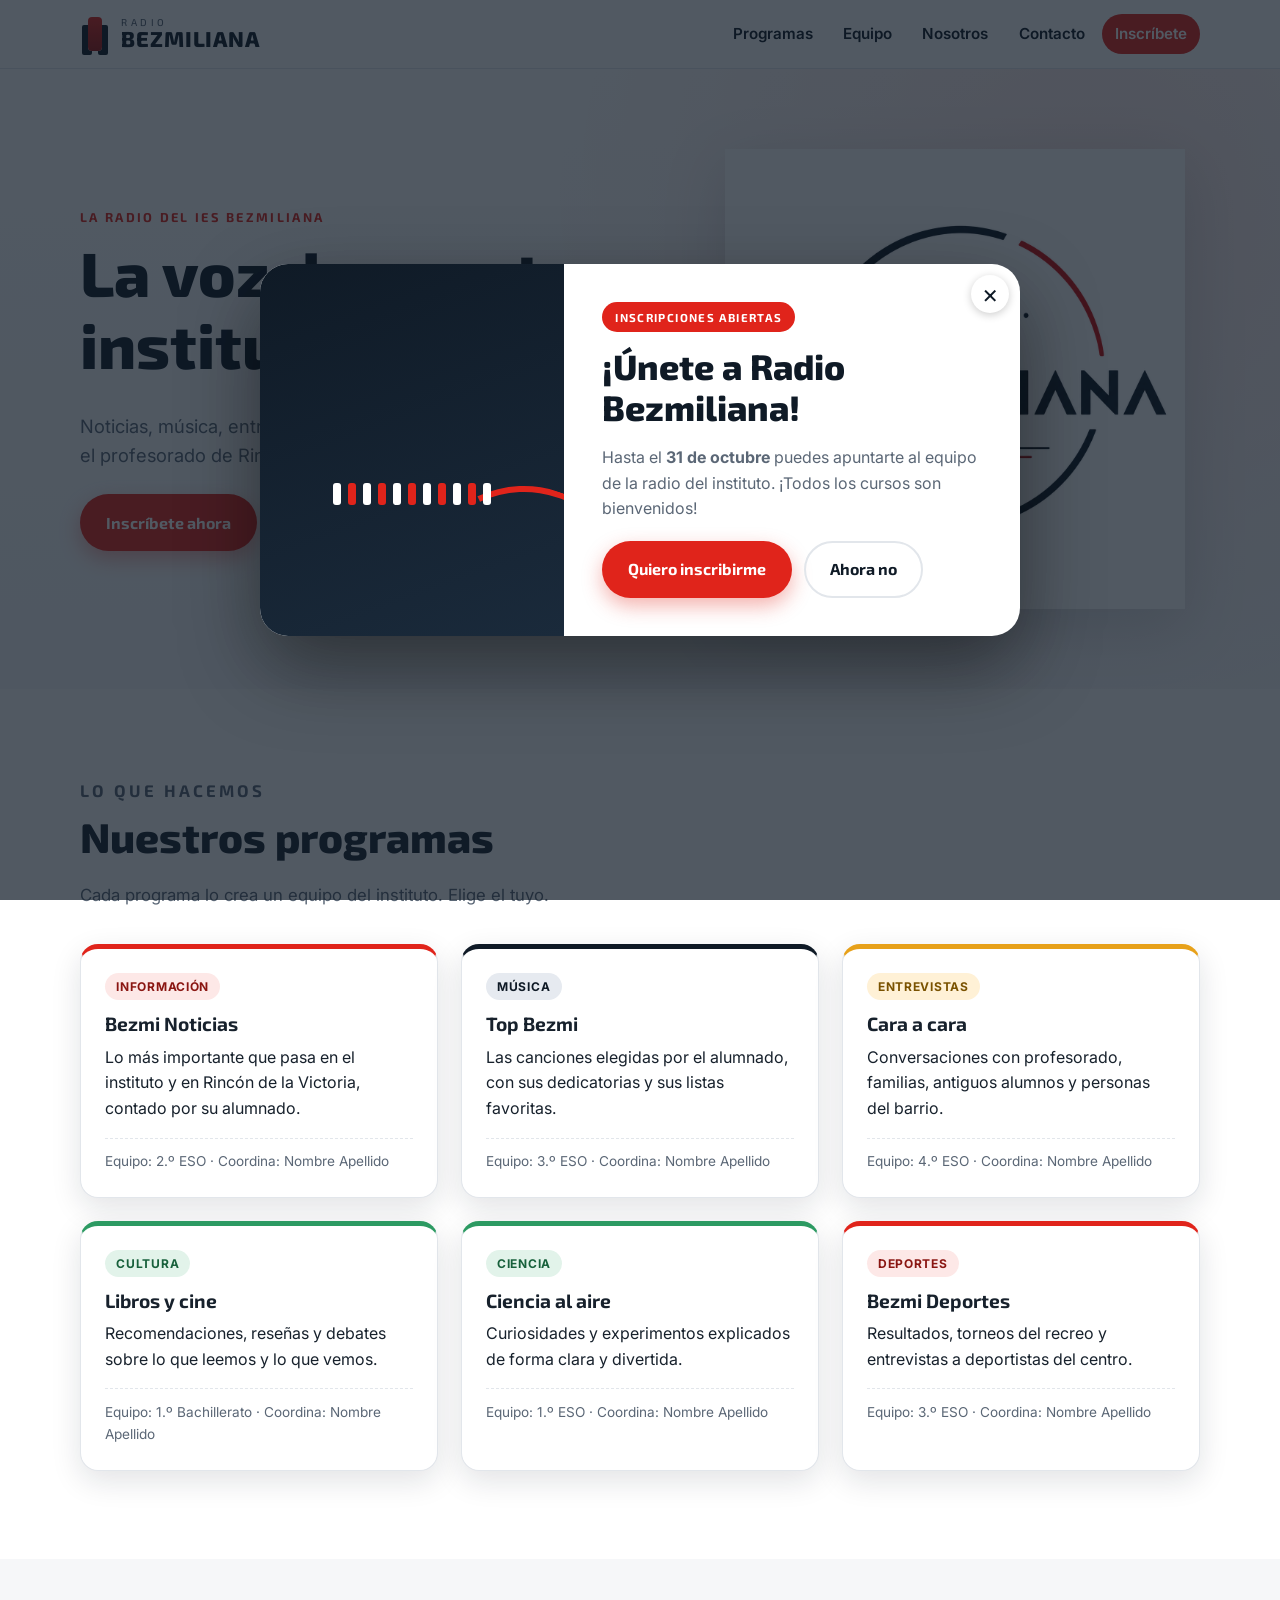
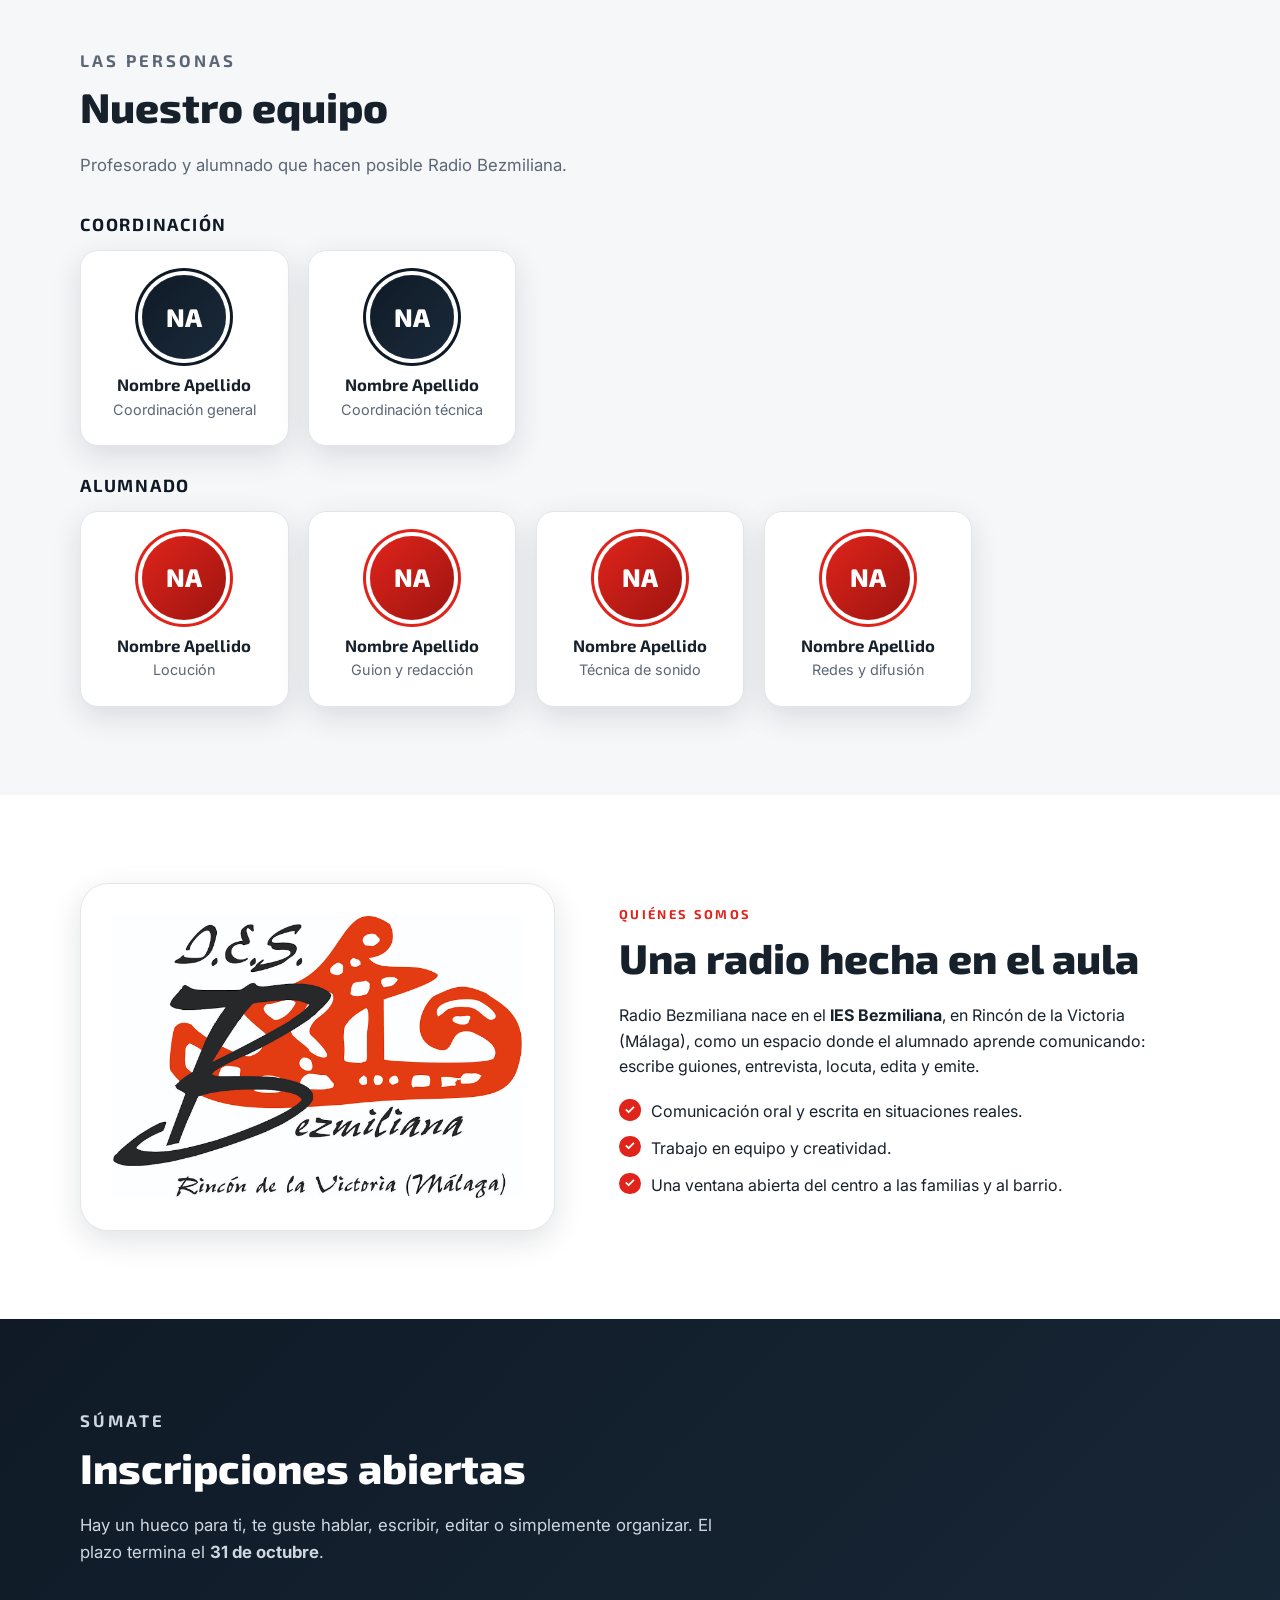
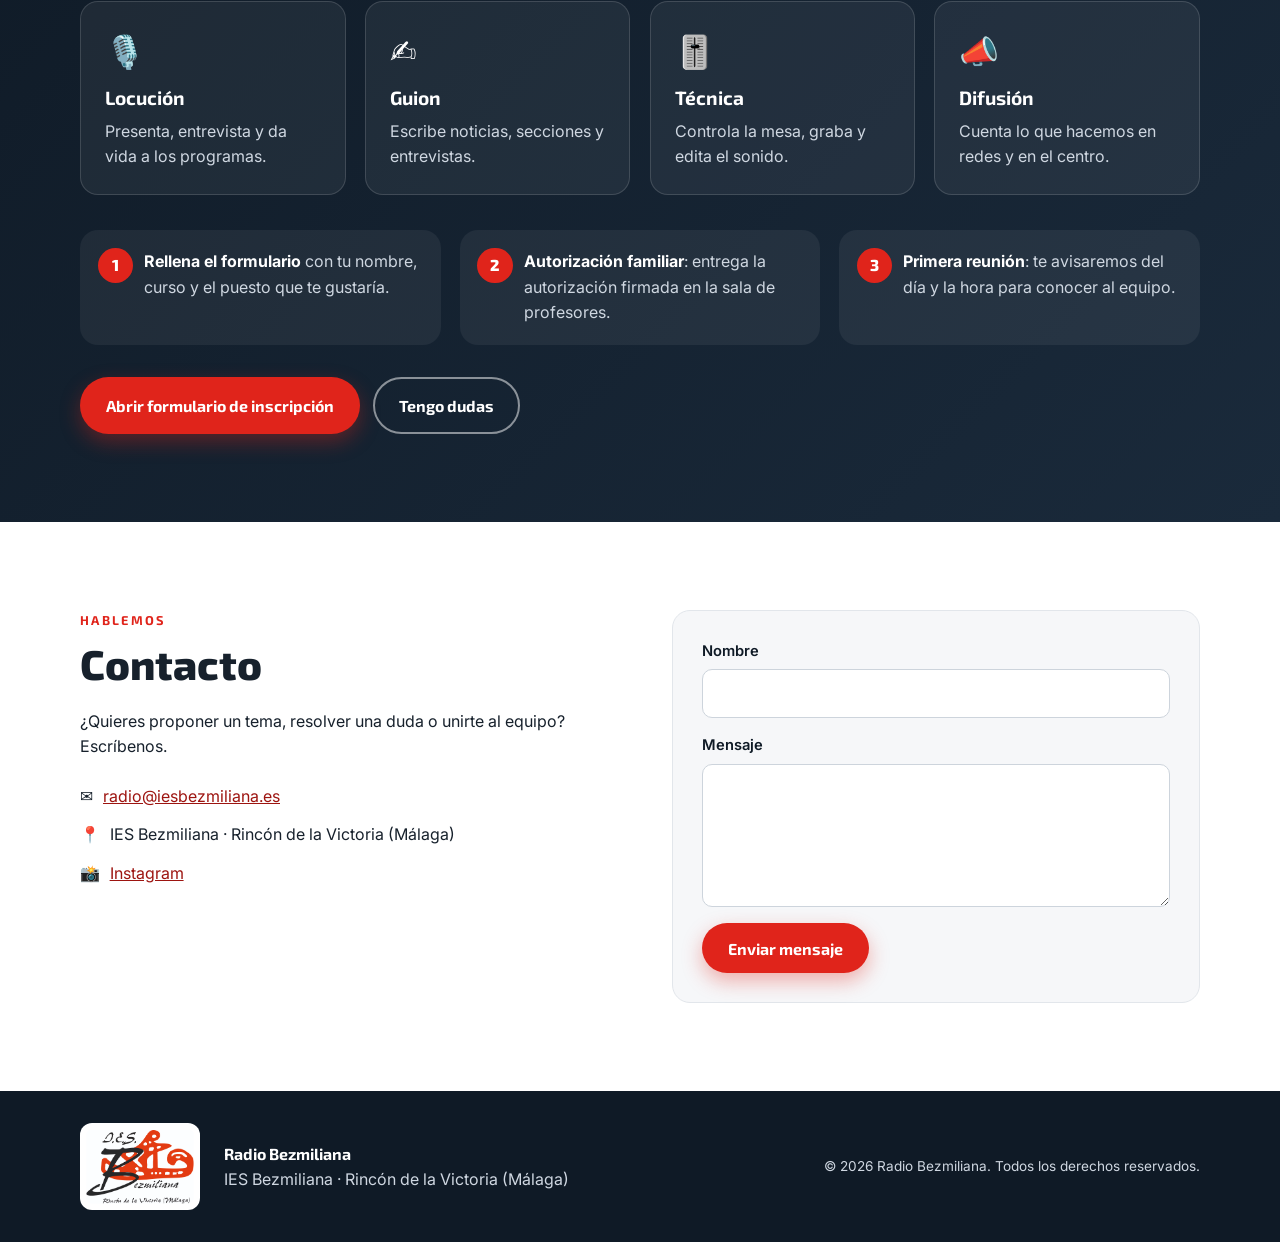
==== index.html @ 31651371 "Web 1.0" ====
<!DOCTYPE html>
<html lang="es">
<head>
  <meta charset="UTF-8">
  <meta name="viewport" content="width=device-width, initial-scale=1">
  <title>Radio Bezmiliana · La radio del IES Bezmiliana</title>
  <meta name="description" content="Radio Bezmiliana, la radio escolar del IES Bezmiliana de Rincón de la Victoria (Málaga). Conoce nuestros programas, nuestro equipo e inscríbete.">
  <meta name="theme-color" content="#0f1a26">
  <meta property="og:title" content="Radio Bezmiliana">
  <meta property="og:description" content="La radio escolar del IES Bezmiliana · Rincón de la Victoria (Málaga) · ¡Inscripciones abiertas!">
  <meta property="og:image" content="logo-radio-bezmiliana.png">
  <meta property="og:type" content="website">
  <link rel="icon" href="logo-radio-bezmiliana.png">
  <link rel="preconnect" href="https://fonts.googleapis.com">
  <link rel="preconnect" href="https://fonts.gstatic.com" crossorigin>
  <link href="https://fonts.googleapis.com/css2?family=Exo+2:wght@500;700;800&family=Inter:wght@400;500;600&display=swap" rel="stylesheet">
  <link rel="stylesheet" href="styles.css">
</head>
<body>
  <!-- BANNER DE INSCRIPCIONES (aparece al entrar). Solo CSS: se oculta al pulsar cualquier enlace a un ancla (#...) -->
  <div class="promo" role="dialog" aria-modal="true" aria-labelledby="promo-title">
    <a class="promo-backdrop" href="#inicio" tabindex="-1" aria-hidden="true"></a>
    <div class="promo-card">
      <a class="promo-x" href="#inicio" aria-label="Cerrar banner">×</a>
      <div class="promo-art" aria-hidden="true">
        <div class="eq"><i></i><i></i><i></i><i></i><i></i><i></i><i></i><i></i><i></i><i></i><i></i></div>
      </div>
      <div class="promo-body">
        <span class="promo-badge">Inscripciones abiertas</span>
        <h2 id="promo-title">¡Únete a Radio Bezmiliana!</h2>
        <!-- EDITAR: fechas y destinatarios reales -->
        <p>Hasta el <strong>31 de octubre</strong> puedes apuntarte al equipo de la radio del instituto. ¡Todos los cursos son bienvenidos!</p>
        <div class="promo-actions">
          <a class="btn btn-primary" href="#inscripciones">Quiero inscribirme</a>
          <a class="btn btn-ghost-light" href="#inicio">Ahora no</a>
        </div>
      </div>
    </div>
  </div>

  <a class="skip" href="#contenido">Saltar al contenido</a>

  <!-- CABECERA -->
  <header class="site-header">
    <div class="wrap header-inner">
      <a class="brand" href="#inicio" aria-label="Radio Bezmiliana, inicio">
        <span class="brand-mark" aria-hidden="true"></span>
        <span class="brand-text"><small>Radio</small>Bezmiliana</span>
      </a>
      <input type="checkbox" id="menu-toggle" class="menu-toggle" aria-label="Abrir menú">
      <label for="menu-toggle" class="menu-button" aria-hidden="true"><span></span></label>
      <nav class="main-nav" aria-label="Principal">
        <a href="#programas">Programas</a>
        <a href="#equipo">Equipo</a>
        <a href="#nosotros">Nosotros</a>
        <a href="#contacto">Contacto</a>
        <a class="nav-cta" href="#inscripciones">Inscríbete</a>
      </nav>
    </div>
  </header>

  <main id="contenido">

    <!-- HERO -->
    <section class="hero" id="inicio">
      <div class="wrap hero-grid">
        <div class="hero-text">
          <p class="eyebrow">La radio del IES Bezmiliana</p>
          <h1>La voz de nuestro instituto, <span>en el aire.</span></h1>
          <p class="lead">Noticias, música, entrevistas y mucho más, hechos por el alumnado y el profesorado de Rincón de la Victoria.</p>
          <div class="hero-actions">
            <a class="btn btn-primary" href="#inscripciones">Inscríbete ahora</a>
            <a class="btn btn-ghost" href="#programas">Conoce los programas</a>
          </div>
        </div>
        <div class="hero-logo">
          <img src="logo-radio-bezmiliana.png" alt="Logotipo de Radio Bezmiliana: micrófono, onda de sonido y círculo rojo y azul" width="1254" height="1254">
        </div>
      </div>
    </section>

    <!-- PROGRAMAS -->
    <section class="section" id="programas">
      <div class="wrap">
        <header class="section-head">
          <p class="eyebrow">Lo que hacemos</p>
          <h2>Nuestros programas</h2>
          <p>Cada programa lo crea un equipo del instituto. Elige el tuyo.</p>
        </header>

        <!-- EDITAR: cambia estos programas por los reales (nombre, descripción, quién lo hace) -->
        <div class="cards">
          <article class="card">
            <span class="tag news">Información</span>
            <h3>Bezmi Noticias</h3>
            <p>Lo más importante que pasa en el instituto y en Rincón de la Victoria, contado por su alumnado.</p>
            <p class="meta">Equipo: 2.º ESO · Coordina: Nombre Apellido</p>
          </article>
          <article class="card">
            <span class="tag music">Música</span>
            <h3>Top Bezmi</h3>
            <p>Las canciones elegidas por el alumnado, con sus dedicatorias y sus listas favoritas.</p>
            <p class="meta">Equipo: 3.º ESO · Coordina: Nombre Apellido</p>
          </article>
          <article class="card">
            <span class="tag talk">Entrevistas</span>
            <h3>Cara a cara</h3>
            <p>Conversaciones con profesorado, familias, antiguos alumnos y personas del barrio.</p>
            <p class="meta">Equipo: 4.º ESO · Coordina: Nombre Apellido</p>
          </article>
          <article class="card">
            <span class="tag culture">Cultura</span>
            <h3>Libros y cine</h3>
            <p>Recomendaciones, reseñas y debates sobre lo que leemos y lo que vemos.</p>
            <p class="meta">Equipo: 1.º Bachillerato · Coordina: Nombre Apellido</p>
          </article>
          <article class="card">
            <span class="tag culture">Ciencia</span>
            <h3>Ciencia al aire</h3>
            <p>Curiosidades y experimentos explicados de forma clara y divertida.</p>
            <p class="meta">Equipo: 1.º ESO · Coordina: Nombre Apellido</p>
          </article>
          <article class="card">
            <span class="tag news">Deportes</span>
            <h3>Bezmi Deportes</h3>
            <p>Resultados, torneos del recreo y entrevistas a deportistas del centro.</p>
            <p class="meta">Equipo: 3.º ESO · Coordina: Nombre Apellido</p>
          </article>
        </div>
      </div>
    </section>

    <!-- EQUIPO -->
    <section class="section section-soft" id="equipo">
      <div class="wrap">
        <header class="section-head">
          <p class="eyebrow">Las personas</p>
          <h2>Nuestro equipo</h2>
          <p>Profesorado y alumnado que hacen posible Radio Bezmiliana.</p>
        </header>

        <!-- EDITAR: sustituye los nombres y roles. Las iniciales del círculo se escriben a mano (ej. "MG") -->
        <h3 class="team-title">Coordinación</h3>
        <div class="team">
          <article class="person">
            <span class="avatar" aria-hidden="true">NA</span>
            <h4>Nombre Apellido</h4>
            <p>Coordinación general</p>
          </article>
          <article class="person">
            <span class="avatar" aria-hidden="true">NA</span>
            <h4>Nombre Apellido</h4>
            <p>Coordinación técnica</p>
          </article>
        </div>

        <h3 class="team-title">Alumnado</h3>
        <div class="team">
          <article class="person">
            <span class="avatar red" aria-hidden="true">NA</span>
            <h4>Nombre Apellido</h4>
            <p>Locución</p>
          </article>
          <article class="person">
            <span class="avatar red" aria-hidden="true">NA</span>
            <h4>Nombre Apellido</h4>
            <p>Guion y redacción</p>
          </article>
          <article class="person">
            <span class="avatar red" aria-hidden="true">NA</span>
            <h4>Nombre Apellido</h4>
            <p>Técnica de sonido</p>
          </article>
          <article class="person">
            <span class="avatar red" aria-hidden="true">NA</span>
            <h4>Nombre Apellido</h4>
            <p>Redes y difusión</p>
          </article>
        </div>
      </div>
    </section>

    <!-- NOSOTROS -->
    <section class="section" id="nosotros">
      <div class="wrap about">
        <div class="about-logo">
          <img src="logo-ies-bezmiliana.png" alt="Logotipo del I.E.S. Bezmiliana, Rincón de la Victoria (Málaga)" width="666" height="460" loading="lazy">
        </div>
        <div class="about-text">
          <p class="eyebrow">Quiénes somos</p>
          <h2>Una radio hecha en el aula</h2>
          <p>Radio Bezmiliana nace en el <strong>IES Bezmiliana</strong>, en Rincón de la Victoria (Málaga), como un espacio donde el alumnado aprende comunicando: escribe guiones, entrevista, locuta, edita y emite.</p>
          <ul class="checks">
            <li>Comunicación oral y escrita en situaciones reales.</li>
            <li>Trabajo en equipo y creatividad.</li>
            <li>Una ventana abierta del centro a las familias y al barrio.</li>
          </ul>
        </div>
      </div>
    </section>

    <!-- INSCRIPCIONES -->
    <section class="section section-dark" id="inscripciones">
      <div class="wrap">
        <header class="section-head">
          <p class="eyebrow">Súmate</p>
          <h2>Inscripciones abiertas</h2>
          <!-- EDITAR: plazo y requisitos reales -->
          <p>Hay un hueco para ti, te guste hablar, escribir, editar o simplemente organizar. El plazo termina el <strong>31 de octubre</strong>.</p>
        </header>

        <div class="roles">
          <div class="role"><span class="role-ico" aria-hidden="true">🎙️</span><h3>Locución</h3><p>Presenta, entrevista y da vida a los programas.</p></div>
          <div class="role"><span class="role-ico" aria-hidden="true">✍️</span><h3>Guion</h3><p>Escribe noticias, secciones y entrevistas.</p></div>
          <div class="role"><span class="role-ico" aria-hidden="true">🎚️</span><h3>Técnica</h3><p>Controla la mesa, graba y edita el sonido.</p></div>
          <div class="role"><span class="role-ico" aria-hidden="true">📣</span><h3>Difusión</h3><p>Cuenta lo que hacemos en redes y en el centro.</p></div>
        </div>

        <ol class="steps">
          <li><strong>Rellena el formulario</strong> con tu nombre, curso y el puesto que te gustaría.</li>
          <li><strong>Autorización familiar</strong>: entrega la autorización firmada en la sala de profesores.</li>
          <li><strong>Primera reunión</strong>: te avisaremos del día y la hora para conocer al equipo.</li>
        </ol>

        <!-- EDITAR: sustituye el enlace por el de vuestro formulario (Google Forms, Microsoft Forms…) -->
        <div class="cta-row">
          <a class="btn btn-primary" href="https://forms.google.com/" target="_blank" rel="noopener">Abrir formulario de inscripción</a>
          <a class="btn btn-ghost-light" href="#contacto">Tengo dudas</a>
        </div>
      </div>
    </section>

    <!-- CONTACTO -->
    <section class="section" id="contacto">
      <div class="wrap contact">
        <div>
          <p class="eyebrow">Hablemos</p>
          <h2>Contacto</h2>
          <p>¿Quieres proponer un tema, resolver una duda o unirte al equipo? Escríbenos.</p>
          <ul class="contact-list">
            <!-- EDITAR: pon aquí el correo, teléfono y redes reales -->
            <li><span aria-hidden="true">✉️</span> <a href="mailto:radio@iesbezmiliana.es">radio@iesbezmiliana.es</a></li>
            <li><span aria-hidden="true">📍</span> IES Bezmiliana · Rincón de la Victoria (Málaga)</li>
            <li><span aria-hidden="true">📸</span> <a href="https://www.instagram.com/" rel="noopener" target="_blank">Instagram</a></li>
          </ul>
        </div>
        <!-- El formulario abre el correo del usuario (no necesita servidor) -->
        <form class="form" action="mailto:radio@iesbezmiliana.es" method="post" enctype="text/plain">
          <label>Nombre
            <input type="text" name="nombre" autocomplete="name" required>
          </label>
          <label>Mensaje
            <textarea name="mensaje" rows="5" required></textarea>
          </label>
          <button class="btn btn-primary" type="submit">Enviar mensaje</button>
        </form>
      </div>
    </section>
  </main>

  <!-- PIE -->
  <footer class="site-footer">
    <div class="wrap footer-inner">
      <img src="logo-ies-bezmiliana.png" alt="I.E.S. Bezmiliana" width="666" height="460" loading="lazy">
      <p><strong>Radio Bezmiliana</strong><br>IES Bezmiliana · Rincón de la Victoria (Málaga)</p>
      <p class="copy">© 2026 Radio Bezmiliana. Todos los derechos reservados.</p>
    </div>
  </footer>
</body>
</html>
---- styles.css ----
/* ===== Radio Bezmiliana · estilos ===== */
:root {
  --navy: #0f1a26;
  --navy-2: #1a2a3b;
  --red: #e0241b;
  --red-dark: #9d1410;
  --white: #ffffff;
  --paper: #f6f7f9;
  --ink: #17212c;
  --muted: #5b6776;
  --line: #e2e6eb;
  --radius: 18px;
  --shadow: 0 10px 30px rgba(15, 26, 38, .12);
  --font-title: "Exo 2", system-ui, sans-serif;
  --font-body: "Inter", system-ui, sans-serif;
}

*, *::before, *::after { box-sizing: border-box; }
html { scroll-behavior: smooth; scroll-padding-top: 80px; }
body {
  margin: 0;
  font-family: var(--font-body);
  color: var(--ink);
  background: var(--white);
  line-height: 1.6;
  -webkit-font-smoothing: antialiased;
}
/* Mientras el banner está abierto, no se desplaza la página de fondo */
body:not(:has(:target)) { overflow: hidden; }
img { max-width: 100%; height: auto; display: block; }
a { color: var(--red-dark); }
h1, h2, h3, h4 { font-family: var(--font-title); line-height: 1.15; margin: 0 0 .5em; }
h2 { font-size: clamp(1.8rem, 4vw, 2.6rem); font-weight: 800; }
h3 { font-size: 1.2rem; }
h4 { font-size: 1.05rem; margin-bottom: .2em; }
p { margin: 0 0 1em; }

.wrap { width: min(1120px, 100% - 2.5rem); margin-inline: auto; }
.skip { position: absolute; left: -999px; top: 0; background: var(--red); color: #fff; padding: .6rem 1rem; z-index: 300; }
.skip:focus { left: 0; }
:focus-visible { outline: 3px solid var(--red); outline-offset: 3px; }

.eyebrow {
  font-family: var(--font-title);
  text-transform: uppercase;
  letter-spacing: .18em;
  font-weight: 700;
  font-size: .8rem;
  color: var(--red);
  margin-bottom: .6rem;
}

/* ===== Banner de inscripciones (se cierra al ir a cualquier ancla) ===== */
.promo {
  position: fixed; inset: 0; z-index: 200;
  display: grid; place-items: center; padding: 1rem;
  animation: promo-in .5s .5s both;
}
body:has(:target) .promo { display: none; }
@keyframes promo-in {
  from { opacity: 0; visibility: hidden; }
  to   { opacity: 1; visibility: visible; }
}
.promo-backdrop { position: absolute; inset: 0; background: rgba(15, 26, 38, .72); backdrop-filter: blur(4px); cursor: pointer; }
.promo-card {
  position: relative; width: min(760px, 100%); max-height: 100%; overflow: auto;
  display: grid; grid-template-columns: .8fr 1.2fr;
  background: #fff; border-radius: 28px; box-shadow: 0 30px 80px rgba(0, 0, 0, .45);
  animation: pop .5s .5s cubic-bezier(.2, 1.3, .4, 1) both;
}
@keyframes pop { from { transform: translateY(24px) scale(.94); } to { transform: none; } }
.promo-art {
  background: linear-gradient(160deg, var(--navy), var(--navy-2));
  display: grid; place-items: center; padding: 1.5rem; position: relative; overflow: hidden;
}
.promo-art::after {
  content: ""; position: absolute; width: 220px; height: 220px; border-radius: 50%;
  border: 6px solid var(--red); border-left-color: transparent; border-bottom-color: transparent;
  right: -70px; bottom: -70px; transform: rotate(20deg);
}
.promo-art .eq { height: 110px; gap: 7px; position: relative; z-index: 1; }
.promo-art .eq i { width: 8px; }
.promo-body { padding: clamp(1.5rem, 4vw, 2.4rem); }
.promo-badge {
  display: inline-block; background: var(--red); color: #fff; font-family: var(--font-title);
  font-weight: 700; font-size: .72rem; text-transform: uppercase; letter-spacing: .12em;
  padding: .35rem .8rem; border-radius: 999px; margin-bottom: .9rem;
}
.promo-body h2 { font-size: clamp(1.6rem, 4vw, 2.2rem); color: var(--navy); }
.promo-body p { color: var(--muted); }
.promo-actions { display: flex; flex-wrap: wrap; gap: .7rem; margin-top: 1.2rem; }
.promo-x {
  position: absolute; top: .7rem; right: .7rem; z-index: 3; width: 38px; height: 38px;
  border-radius: 50%; background: #fff; color: var(--navy); text-decoration: none;
  display: grid; place-items: center; font-size: 1.6rem; line-height: 1; box-shadow: 0 2px 8px rgba(0,0,0,.2);
  transition: background .2s, color .2s;
}
.promo-x:hover { background: var(--red); color: #fff; }
.promo .btn-ghost-light { color: var(--navy); border-color: var(--line); }
.promo .btn-ghost-light:hover { background: var(--paper); color: var(--navy); }

/* ===== Cabecera ===== */
.site-header {
  position: sticky; top: 0; z-index: 50;
  background: rgba(255, 255, 255, .92);
  backdrop-filter: blur(10px);
  border-bottom: 1px solid var(--line);
}
.header-inner { display: flex; align-items: center; justify-content: space-between; min-height: 68px; gap: 1rem; }
.brand { display: flex; align-items: center; gap: .7rem; text-decoration: none; color: var(--navy); }
.brand-mark {
  width: 14px; height: 34px; border-radius: 4px;
  background: linear-gradient(180deg, var(--red), var(--red-dark));
  box-shadow: 8px 6px 0 -2px var(--navy), -8px 6px 0 -2px var(--navy);
  margin-inline: 8px;
}
.brand-text { font-family: var(--font-title); font-weight: 800; font-size: 1.35rem; letter-spacing: .04em; text-transform: uppercase; display: flex; flex-direction: column; line-height: 1; }
.brand-text small { font-size: .62rem; letter-spacing: .35em; font-weight: 500; color: var(--muted); }

.main-nav { display: flex; align-items: center; gap: .3rem; }
.main-nav a {
  text-decoration: none; color: var(--navy); font-weight: 600; font-size: .95rem;
  padding: .5rem .8rem; border-radius: 999px; transition: background .2s, color .2s;
}
.main-nav a:hover { background: var(--paper); color: var(--red-dark); }
.main-nav .nav-cta { background: var(--red); color: #fff; }
.main-nav .nav-cta:hover { background: var(--red-dark); color: #fff; }

.menu-toggle, .menu-button { display: none; }

/* ===== Botones ===== */
.btn {
  display: inline-block; font-family: var(--font-title); font-weight: 700; font-size: 1rem;
  padding: .85rem 1.5rem; border-radius: 999px; text-decoration: none; border: 2px solid transparent;
  cursor: pointer; transition: transform .15s, box-shadow .2s, background .2s, color .2s;
}
.btn:hover { transform: translateY(-2px); }
.btn-primary { background: var(--red); color: #fff; box-shadow: 0 8px 20px rgba(224, 36, 27, .35); }
.btn-primary:hover { background: var(--red-dark); }
.btn-ghost { border-color: var(--navy); color: var(--navy); background: transparent; }
.btn-ghost:hover { background: var(--navy); color: #fff; }
.btn-ghost-light { border-color: rgba(255, 255, 255, .5); color: #fff; background: transparent; }
.btn-ghost-light:hover { background: #fff; color: var(--navy); }

/* ===== Hero ===== */
.hero {
  background:
    radial-gradient(circle at 85% 20%, rgba(224, 36, 27, .10), transparent 45%),
    linear-gradient(180deg, #fff, var(--paper));
  padding: clamp(2.5rem, 7vw, 5rem) 0;
  overflow: hidden;
}
.hero-grid { display: grid; grid-template-columns: 1.1fr .9fr; gap: 2rem; align-items: center; }
.hero h1 { font-size: clamp(2.2rem, 5.5vw, 3.9rem); font-weight: 800; color: var(--navy); }
.hero h1 span { color: var(--red); }
.lead { font-size: 1.15rem; color: var(--muted); max-width: 34em; }
.hero-actions { display: flex; flex-wrap: wrap; gap: .8rem; margin-top: 1.5rem; }
.hero-logo img { margin-inline: auto; width: min(460px, 100%); filter: drop-shadow(0 18px 30px rgba(15, 26, 38, .15)); }

/* ===== Secciones ===== */
.section { padding: clamp(3rem, 7vw, 5.5rem) 0; }
.section-soft { background: var(--paper); }
.section-dark { background: linear-gradient(135deg, var(--navy), var(--navy-2)); color: #fff; }
.section-dark h2, .section-dark h3 { color: #fff; }
.section-dark p { color: #cfd7e1; }
.section-head { max-width: 40rem; margin-bottom: 2.2rem; }
.section-head p { color: var(--muted); font-size: 1.05rem; }
.section-dark .section-head p { color: #cfd7e1; }

/* ===== Ecualizador animado ===== */
.eq { display: flex; align-items: flex-end; gap: 5px; height: 56px; }
.eq i { width: 6px; border-radius: 3px; background: var(--red); animation: eq 1.1s ease-in-out infinite; height: 20%; }
.eq i:nth-child(odd) { background: #fff; }
.eq i:nth-child(2) { animation-delay: .1s; } .eq i:nth-child(3) { animation-delay: .25s; }
.eq i:nth-child(4) { animation-delay: .05s; } .eq i:nth-child(5) { animation-delay: .35s; }
.eq i:nth-child(6) { animation-delay: .15s; } .eq i:nth-child(7) { animation-delay: .3s; }
.eq i:nth-child(8) { animation-delay: .2s; } .eq i:nth-child(9) { animation-delay: .4s; }
.eq i:nth-child(10) { animation-delay: .08s; } .eq i:nth-child(11) { animation-delay: .28s; }
@keyframes eq { 0%,100% { height: 15%; } 50% { height: 100%; } }

/* ===== Programas ===== */
.cards { display: grid; grid-template-columns: repeat(auto-fit, minmax(270px, 1fr)); gap: 1.4rem; }
.card { background: #fff; border-radius: var(--radius); padding: 1.5rem; box-shadow: var(--shadow); border: 1px solid var(--line); transition: transform .2s; border-top: 5px solid var(--navy); }
.card:hover { transform: translateY(-4px); }
.card:has(.tag.news) { border-top-color: var(--red); }
.card:has(.tag.talk) { border-top-color: #e7a11a; }
.card:has(.tag.culture) { border-top-color: #2c9a62; }
.card .meta { margin: 1rem 0 0; padding-top: .8rem; border-top: 1px dashed var(--line); }
.tag { display: inline-block; font-size: .75rem; font-weight: 700; padding: .25rem .7rem; border-radius: 999px; margin-bottom: .8rem; text-transform: uppercase; letter-spacing: .06em; }
.tag.news { background: #fde8e7; color: #8a1612; }
.tag.music { background: #e6eaf0; color: var(--navy); }
.tag.talk { background: #fff1d6; color: #7a5200; }
.tag.culture { background: #e2f3ea; color: #17603b; }
.meta { color: var(--muted); font-size: .85rem; }

/* ===== Equipo ===== */
.team-title { margin: 1.8rem 0 1rem; color: var(--navy); font-size: 1.1rem; text-transform: uppercase; letter-spacing: .1em; }
.team-title:first-of-type { margin-top: 0; }
.team { display: grid; grid-template-columns: repeat(auto-fill, minmax(190px, 1fr)); gap: 1.2rem; }
.person { background: #fff; border: 1px solid var(--line); border-radius: var(--radius); padding: 1.5rem 1rem; text-align: center; box-shadow: var(--shadow); transition: transform .2s; }
.person:hover { transform: translateY(-4px); }
.person p { color: var(--muted); font-size: .9rem; margin: 0; }
.avatar {
  width: 84px; height: 84px; border-radius: 50%; margin: 0 auto 1rem;
  display: grid; place-items: center; font-family: var(--font-title); font-weight: 800; font-size: 1.6rem; color: #fff;
  background: linear-gradient(135deg, var(--navy), var(--navy-2)); box-shadow: 0 0 0 4px #fff, 0 0 0 7px var(--navy);
}
.avatar.red { background: linear-gradient(135deg, var(--red), var(--red-dark)); box-shadow: 0 0 0 4px #fff, 0 0 0 7px var(--red); }

/* ===== Nosotros ===== */
.about { display: grid; grid-template-columns: .9fr 1.1fr; gap: clamp(1.5rem, 5vw, 4rem); align-items: center; }
.about-logo { background: #fff; border: 1px solid var(--line); border-radius: 28px; padding: 2rem; box-shadow: var(--shadow); }
.about-logo img { margin-inline: auto; width: 420px; }
.checks { list-style: none; padding: 0; margin: 1.2rem 0 0; }
.checks li { position: relative; padding-left: 2rem; margin-bottom: .7rem; }
.checks li::before { content: "✓"; position: absolute; left: 0; top: 0; width: 1.35rem; height: 1.35rem; border-radius: 50%; background: var(--red); color: #fff; font-size: .8rem; display: grid; place-items: center; font-weight: 700; }

/* ===== Inscripciones ===== */
.roles { display: grid; grid-template-columns: repeat(auto-fit, minmax(220px, 1fr)); gap: 1.2rem; }
.role { background: rgba(255, 255, 255, .06); border: 1px solid rgba(255, 255, 255, .14); border-radius: var(--radius); padding: 1.5rem; transition: background .2s, transform .2s; }
.role:hover { background: rgba(255, 255, 255, .12); transform: translateY(-4px); }
.role-ico { font-size: 2rem; display: block; margin-bottom: .6rem; }
.role p { margin: 0; }
.steps { list-style: none; counter-reset: paso; padding: 0; margin: 2.2rem 0 0; display: grid; grid-template-columns: repeat(auto-fit, minmax(240px, 1fr)); gap: 1.2rem; }
.steps li { counter-increment: paso; position: relative; padding: 1.2rem 1.2rem 1.2rem 4rem; background: rgba(255, 255, 255, .06); border-radius: var(--radius); color: #cfd7e1; }
.steps li::before {
  content: counter(paso); position: absolute; left: 1.1rem; top: 1.1rem; width: 2.2rem; height: 2.2rem; border-radius: 50%;
  background: var(--red); color: #fff; display: grid; place-items: center; font-family: var(--font-title); font-weight: 800;
}
.steps strong { color: #fff; }
.cta-row { display: flex; flex-wrap: wrap; gap: .8rem; margin-top: 2rem; }

/* ===== Contacto ===== */
.contact { display: grid; grid-template-columns: 1fr 1fr; gap: clamp(1.5rem, 5vw, 4rem); align-items: start; }
.contact-list { list-style: none; padding: 0; margin: 1.5rem 0 0; }
.contact-list li { margin-bottom: .8rem; display: flex; gap: .6rem; }
.form { background: var(--paper); padding: 1.8rem; border-radius: var(--radius); border: 1px solid var(--line); display: grid; gap: 1rem; }
.form label { display: grid; gap: .35rem; font-weight: 600; font-size: .92rem; color: var(--navy); }
.form input, .form textarea {
  font: inherit; padding: .75rem .9rem; border-radius: 10px; border: 1.5px solid #cdd4dc; background: #fff; color: var(--ink);
}
.form input:focus, .form textarea:focus { outline: none; border-color: var(--red); box-shadow: 0 0 0 3px rgba(224, 36, 27, .18); }
.form .btn { justify-self: start; }

/* ===== Pie ===== */
.site-footer { background: var(--navy); color: #cfd7e1; padding: 2rem 0; }
.footer-inner { display: flex; align-items: center; gap: 1.5rem; flex-wrap: wrap; }
.footer-inner img { background: #fff; border-radius: 12px; padding: .4rem; width: 120px; }
.footer-inner p { margin: 0; }
.footer-inner strong { color: #fff; font-family: var(--font-title); }
.copy { margin-left: auto !important; font-size: .85rem; }

/* ===== Móvil ===== */
@media (max-width: 860px) {
  .hero-grid, .about, .contact { grid-template-columns: 1fr; }
  .hero-logo { order: -1; }
  .hero-logo img { width: min(300px, 70%); }
  .about-logo { order: -1; }
  .about-logo img { width: min(300px, 100%); }

  .promo-card { grid-template-columns: 1fr; }
  .promo-art { padding: 1rem; }
  .promo-art .eq { height: 60px; }
  .promo-art::after { width: 140px; height: 140px; right: -40px; bottom: -60px; }

  .menu-button { display: block; width: 44px; height: 44px; border-radius: 10px; cursor: pointer; position: relative; }
  .menu-button span, .menu-button span::before, .menu-button span::after {
    content: ""; position: absolute; left: 11px; width: 22px; height: 3px; background: var(--navy); border-radius: 2px; transition: transform .25s, opacity .25s;
  }
  .menu-button span { top: 20px; }
  .menu-button span::before { left: 0; top: -7px; }
  .menu-button span::after { left: 0; top: 7px; }
  .menu-toggle:focus-visible + .menu-button { outline: 3px solid var(--red); }
  .menu-toggle:checked + .menu-button span { background: transparent; }
  .menu-toggle:checked + .menu-button span::before { transform: translateY(7px) rotate(45deg); }
  .menu-toggle:checked + .menu-button span::after { transform: translateY(-7px) rotate(-45deg); }

  .main-nav {
    position: absolute; left: 0; right: 0; top: 100%; background: #fff; border-bottom: 1px solid var(--line);
    flex-direction: column; align-items: stretch; padding: .8rem 1.25rem 1.2rem; display: none; box-shadow: var(--shadow);
  }
  .menu-toggle:checked ~ .main-nav { display: flex; }
  .main-nav a { padding: .8rem 1rem; }
  .main-nav .nav-cta { text-align: center; margin-top: .4rem; }
  .copy { margin-left: 0 !important; }
}

@media (prefers-reduced-motion: reduce) {
  html { scroll-behavior: auto; }
  *, *::before, *::after { animation: none !important; transition: none !important; }
  .eq i { height: 60%; }
}
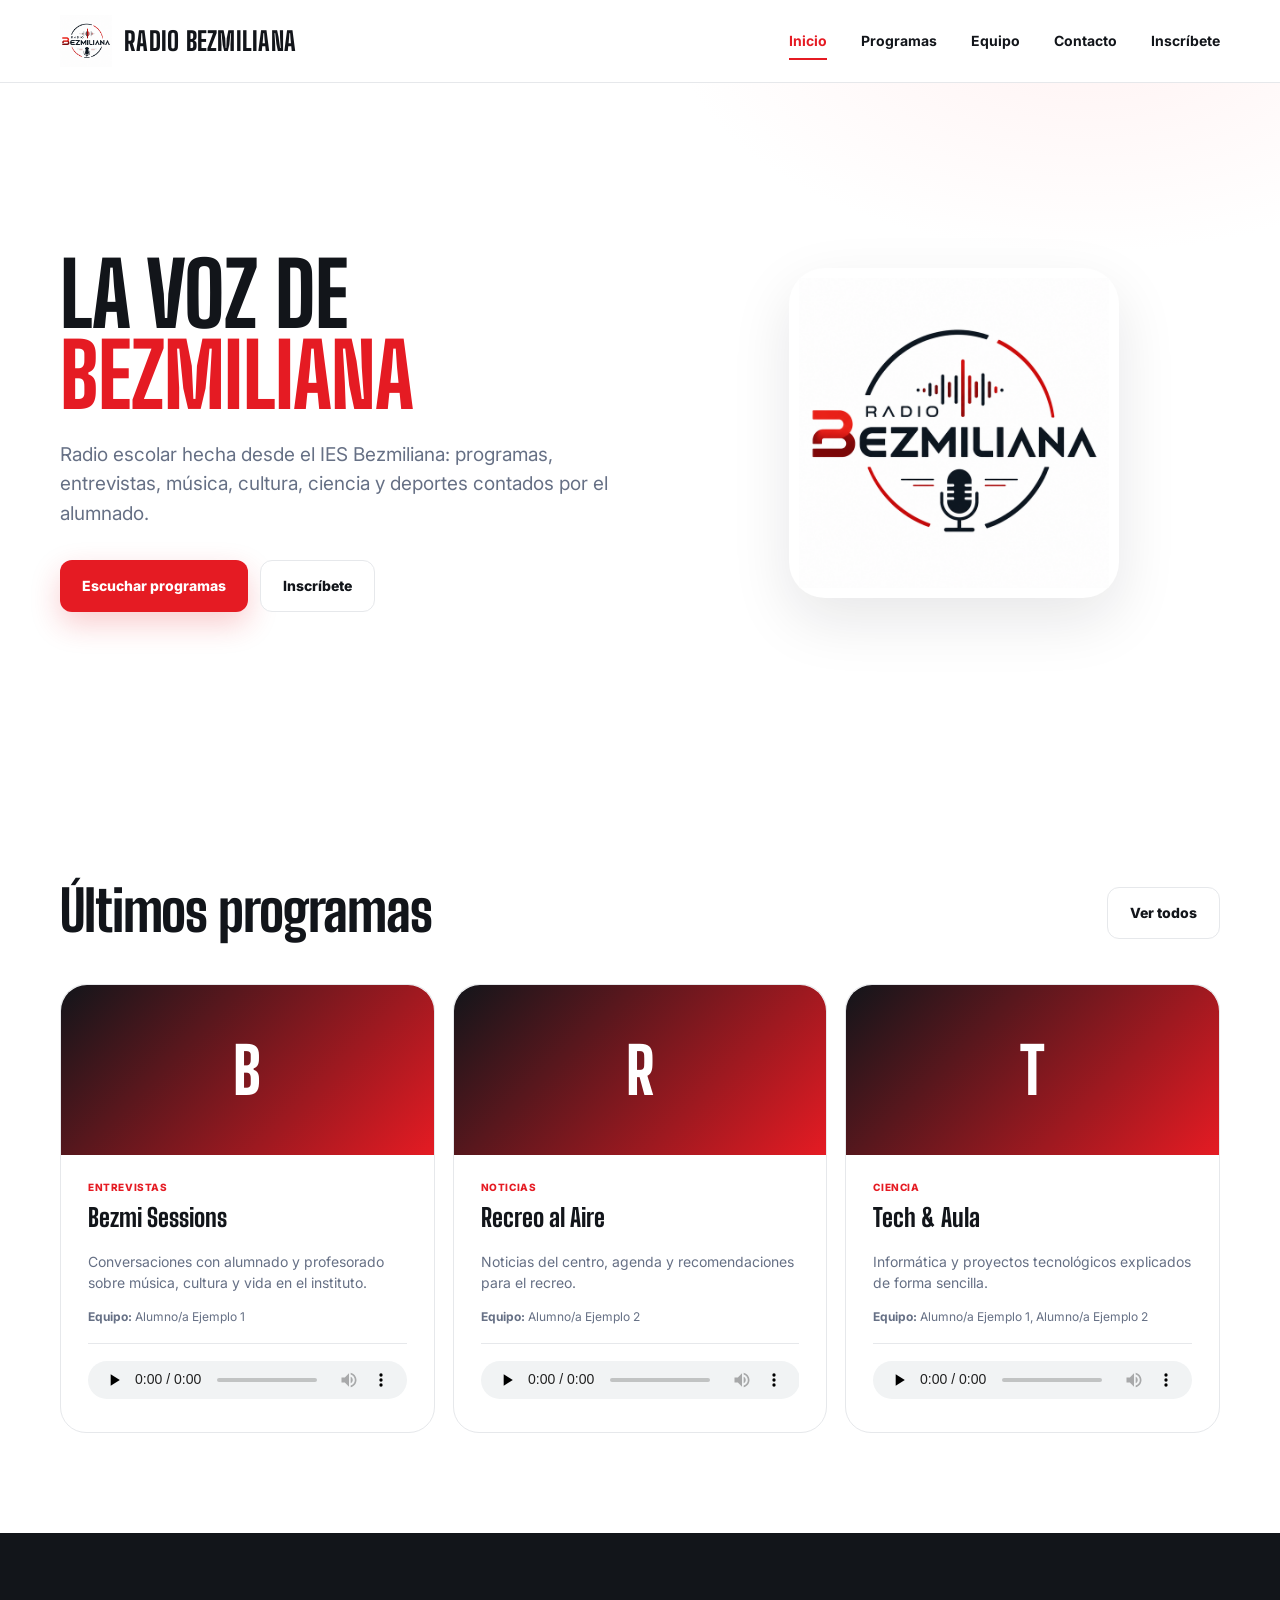
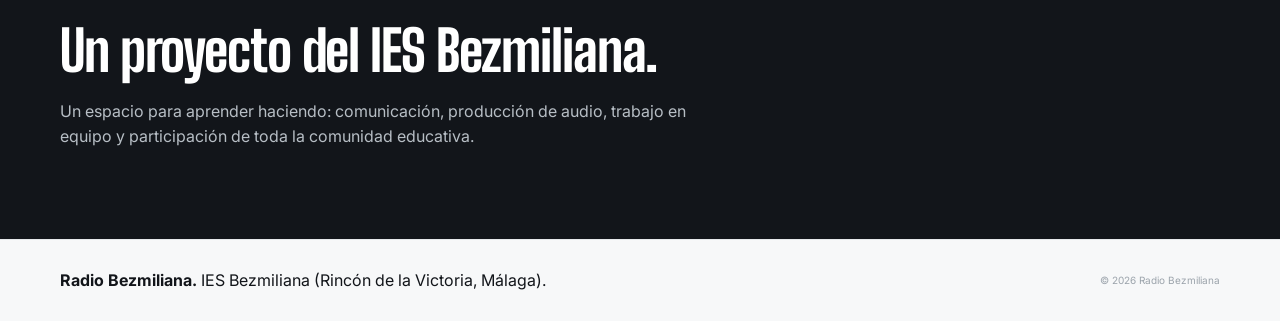
==== commit 1a543c9e: "Subir página web actualizada" ====
--- a/index.html
+++ b/index.html
@@ -1,270 +1,3 @@
-<!DOCTYPE html>
-<html lang="es">
-<head>
-  <meta charset="UTF-8">
-  <meta name="viewport" content="width=device-width, initial-scale=1">
-  <title>Radio Bezmiliana · La radio del IES Bezmiliana</title>
-  <meta name="description" content="Radio Bezmiliana, la radio escolar del IES Bezmiliana de Rincón de la Victoria (Málaga). Conoce nuestros programas, nuestro equipo e inscríbete.">
-  <meta name="theme-color" content="#0f1a26">
-  <meta property="og:title" content="Radio Bezmiliana">
-  <meta property="og:description" content="La radio escolar del IES Bezmiliana · Rincón de la Victoria (Málaga) · ¡Inscripciones abiertas!">
-  <meta property="og:image" content="logo-radio-bezmiliana.png">
-  <meta property="og:type" content="website">
-  <link rel="icon" href="logo-radio-bezmiliana.png">
-  <link rel="preconnect" href="https://fonts.googleapis.com">
-  <link rel="preconnect" href="https://fonts.gstatic.com" crossorigin>
-  <link href="https://fonts.googleapis.com/css2?family=Exo+2:wght@500;700;800&family=Inter:wght@400;500;600&display=swap" rel="stylesheet">
-  <link rel="stylesheet" href="styles.css">
-</head>
-<body>
-  <!-- BANNER DE INSCRIPCIONES (aparece al entrar). Solo CSS: se oculta al pulsar cualquier enlace a un ancla (#...) -->
-  <div class="promo" role="dialog" aria-modal="true" aria-labelledby="promo-title">
-    <a class="promo-backdrop" href="#inicio" tabindex="-1" aria-hidden="true"></a>
-    <div class="promo-card">
-      <a class="promo-x" href="#inicio" aria-label="Cerrar banner">×</a>
-      <div class="promo-art" aria-hidden="true">
-        <div class="eq"><i></i><i></i><i></i><i></i><i></i><i></i><i></i><i></i><i></i><i></i><i></i></div>
-      </div>
-      <div class="promo-body">
-        <span class="promo-badge">Inscripciones abiertas</span>
-        <h2 id="promo-title">¡Únete a Radio Bezmiliana!</h2>
-        <!-- EDITAR: fechas y destinatarios reales -->
-        <p>Hasta el <strong>31 de octubre</strong> puedes apuntarte al equipo de la radio del instituto. ¡Todos los cursos son bienvenidos!</p>
-        <div class="promo-actions">
-          <a class="btn btn-primary" href="#inscripciones">Quiero inscribirme</a>
-          <a class="btn btn-ghost-light" href="#inicio">Ahora no</a>
-        </div>
-      </div>
-    </div>
-  </div>
-
-  <a class="skip" href="#contenido">Saltar al contenido</a>
-
-  <!-- CABECERA -->
-  <header class="site-header">
-    <div class="wrap header-inner">
-      <a class="brand" href="#inicio" aria-label="Radio Bezmiliana, inicio">
-        <span class="brand-mark" aria-hidden="true"></span>
-        <span class="brand-text"><small>Radio</small>Bezmiliana</span>
-      </a>
-      <input type="checkbox" id="menu-toggle" class="menu-toggle" aria-label="Abrir menú">
-      <label for="menu-toggle" class="menu-button" aria-hidden="true"><span></span></label>
-      <nav class="main-nav" aria-label="Principal">
-        <a href="#programas">Programas</a>
-        <a href="#equipo">Equipo</a>
-        <a href="#nosotros">Nosotros</a>
-        <a href="#contacto">Contacto</a>
-        <a class="nav-cta" href="#inscripciones">Inscríbete</a>
-      </nav>
-    </div>
-  </header>
-
-  <main id="contenido">
-
-    <!-- HERO -->
-    <section class="hero" id="inicio">
-      <div class="wrap hero-grid">
-        <div class="hero-text">
-          <p class="eyebrow">La radio del IES Bezmiliana</p>
-          <h1>La voz de nuestro instituto, <span>en el aire.</span></h1>
-          <p class="lead">Noticias, música, entrevistas y mucho más, hechos por el alumnado y el profesorado de Rincón de la Victoria.</p>
-          <div class="hero-actions">
-            <a class="btn btn-primary" href="#inscripciones">Inscríbete ahora</a>
-            <a class="btn btn-ghost" href="#programas">Conoce los programas</a>
-          </div>
-        </div>
-        <div class="hero-logo">
-          <img src="logo-radio-bezmiliana.png" alt="Logotipo de Radio Bezmiliana: micrófono, onda de sonido y círculo rojo y azul" width="1254" height="1254">
-        </div>
-      </div>
-    </section>
-
-    <!-- PROGRAMAS -->
-    <section class="section" id="programas">
-      <div class="wrap">
-        <header class="section-head">
-          <p class="eyebrow">Lo que hacemos</p>
-          <h2>Nuestros programas</h2>
-          <p>Cada programa lo crea un equipo del instituto. Elige el tuyo.</p>
-        </header>
-
-        <!-- EDITAR: cambia estos programas por los reales (nombre, descripción, quién lo hace) -->
-        <div class="cards">
-          <article class="card">
-            <span class="tag news">Información</span>
-            <h3>Bezmi Noticias</h3>
-            <p>Lo más importante que pasa en el instituto y en Rincón de la Victoria, contado por su alumnado.</p>
-            <p class="meta">Equipo: 2.º ESO · Coordina: Nombre Apellido</p>
-          </article>
-          <article class="card">
-            <span class="tag music">Música</span>
-            <h3>Top Bezmi</h3>
-            <p>Las canciones elegidas por el alumnado, con sus dedicatorias y sus listas favoritas.</p>
-            <p class="meta">Equipo: 3.º ESO · Coordina: Nombre Apellido</p>
-          </article>
-          <article class="card">
-            <span class="tag talk">Entrevistas</span>
-            <h3>Cara a cara</h3>
-            <p>Conversaciones con profesorado, familias, antiguos alumnos y personas del barrio.</p>
-            <p class="meta">Equipo: 4.º ESO · Coordina: Nombre Apellido</p>
-          </article>
-          <article class="card">
-            <span class="tag culture">Cultura</span>
-            <h3>Libros y cine</h3>
-            <p>Recomendaciones, reseñas y debates sobre lo que leemos y lo que vemos.</p>
-            <p class="meta">Equipo: 1.º Bachillerato · Coordina: Nombre Apellido</p>
-          </article>
-          <article class="card">
-            <span class="tag culture">Ciencia</span>
-            <h3>Ciencia al aire</h3>
-            <p>Curiosidades y experimentos explicados de forma clara y divertida.</p>
-            <p class="meta">Equipo: 1.º ESO · Coordina: Nombre Apellido</p>
-          </article>
-          <article class="card">
-            <span class="tag news">Deportes</span>
-            <h3>Bezmi Deportes</h3>
-            <p>Resultados, torneos del recreo y entrevistas a deportistas del centro.</p>
-            <p class="meta">Equipo: 3.º ESO · Coordina: Nombre Apellido</p>
-          </article>
-        </div>
-      </div>
-    </section>
-
-    <!-- EQUIPO -->
-    <section class="section section-soft" id="equipo">
-      <div class="wrap">
-        <header class="section-head">
-          <p class="eyebrow">Las personas</p>
-          <h2>Nuestro equipo</h2>
-          <p>Profesorado y alumnado que hacen posible Radio Bezmiliana.</p>
-        </header>
-
-        <!-- EDITAR: sustituye los nombres y roles. Las iniciales del círculo se escriben a mano (ej. "MG") -->
-        <h3 class="team-title">Coordinación</h3>
-        <div class="team">
-          <article class="person">
-            <span class="avatar" aria-hidden="true">NA</span>
-            <h4>Nombre Apellido</h4>
-            <p>Coordinación general</p>
-          </article>
-          <article class="person">
-            <span class="avatar" aria-hidden="true">NA</span>
-            <h4>Nombre Apellido</h4>
-            <p>Coordinación técnica</p>
-          </article>
-        </div>
-
-        <h3 class="team-title">Alumnado</h3>
-        <div class="team">
-          <article class="person">
-            <span class="avatar red" aria-hidden="true">NA</span>
-            <h4>Nombre Apellido</h4>
-            <p>Locución</p>
-          </article>
-          <article class="person">
-            <span class="avatar red" aria-hidden="true">NA</span>
-            <h4>Nombre Apellido</h4>
-            <p>Guion y redacción</p>
-          </article>
-          <article class="person">
-            <span class="avatar red" aria-hidden="true">NA</span>
-            <h4>Nombre Apellido</h4>
-            <p>Técnica de sonido</p>
-          </article>
-          <article class="person">
-            <span class="avatar red" aria-hidden="true">NA</span>
-            <h4>Nombre Apellido</h4>
-            <p>Redes y difusión</p>
-          </article>
-        </div>
-      </div>
-    </section>
-
-    <!-- NOSOTROS -->
-    <section class="section" id="nosotros">
-      <div class="wrap about">
-        <div class="about-logo">
-          <img src="logo-ies-bezmiliana.png" alt="Logotipo del I.E.S. Bezmiliana, Rincón de la Victoria (Málaga)" width="666" height="460" loading="lazy">
-        </div>
-        <div class="about-text">
-          <p class="eyebrow">Quiénes somos</p>
-          <h2>Una radio hecha en el aula</h2>
-          <p>Radio Bezmiliana nace en el <strong>IES Bezmiliana</strong>, en Rincón de la Victoria (Málaga), como un espacio donde el alumnado aprende comunicando: escribe guiones, entrevista, locuta, edita y emite.</p>
-          <ul class="checks">
-            <li>Comunicación oral y escrita en situaciones reales.</li>
-            <li>Trabajo en equipo y creatividad.</li>
-            <li>Una ventana abierta del centro a las familias y al barrio.</li>
-          </ul>
-        </div>
-      </div>
-    </section>
-
-    <!-- INSCRIPCIONES -->
-    <section class="section section-dark" id="inscripciones">
-      <div class="wrap">
-        <header class="section-head">
-          <p class="eyebrow">Súmate</p>
-          <h2>Inscripciones abiertas</h2>
-          <!-- EDITAR: plazo y requisitos reales -->
-          <p>Hay un hueco para ti, te guste hablar, escribir, editar o simplemente organizar. El plazo termina el <strong>31 de octubre</strong>.</p>
-        </header>
-
-        <div class="roles">
-          <div class="role"><span class="role-ico" aria-hidden="true">🎙️</span><h3>Locución</h3><p>Presenta, entrevista y da vida a los programas.</p></div>
-          <div class="role"><span class="role-ico" aria-hidden="true">✍️</span><h3>Guion</h3><p>Escribe noticias, secciones y entrevistas.</p></div>
-          <div class="role"><span class="role-ico" aria-hidden="true">🎚️</span><h3>Técnica</h3><p>Controla la mesa, graba y edita el sonido.</p></div>
-          <div class="role"><span class="role-ico" aria-hidden="true">📣</span><h3>Difusión</h3><p>Cuenta lo que hacemos en redes y en el centro.</p></div>
-        </div>
-
-        <ol class="steps">
-          <li><strong>Rellena el formulario</strong> con tu nombre, curso y el puesto que te gustaría.</li>
-          <li><strong>Autorización familiar</strong>: entrega la autorización firmada en la sala de profesores.</li>
-          <li><strong>Primera reunión</strong>: te avisaremos del día y la hora para conocer al equipo.</li>
-        </ol>
-
-        <!-- EDITAR: sustituye el enlace por el de vuestro formulario (Google Forms, Microsoft Forms…) -->
-        <div class="cta-row">
-          <a class="btn btn-primary" href="https://forms.google.com/" target="_blank" rel="noopener">Abrir formulario de inscripción</a>
-          <a class="btn btn-ghost-light" href="#contacto">Tengo dudas</a>
-        </div>
-      </div>
-    </section>
-
-    <!-- CONTACTO -->
-    <section class="section" id="contacto">
-      <div class="wrap contact">
-        <div>
-          <p class="eyebrow">Hablemos</p>
-          <h2>Contacto</h2>
-          <p>¿Quieres proponer un tema, resolver una duda o unirte al equipo? Escríbenos.</p>
-          <ul class="contact-list">
-            <!-- EDITAR: pon aquí el correo, teléfono y redes reales -->
-            <li><span aria-hidden="true">✉️</span> <a href="mailto:radio@iesbezmiliana.es">radio@iesbezmiliana.es</a></li>
-            <li><span aria-hidden="true">📍</span> IES Bezmiliana · Rincón de la Victoria (Málaga)</li>
-            <li><span aria-hidden="true">📸</span> <a href="https://www.instagram.com/" rel="noopener" target="_blank">Instagram</a></li>
-          </ul>
-        </div>
-        <!-- El formulario abre el correo del usuario (no necesita servidor) -->
-        <form class="form" action="mailto:radio@iesbezmiliana.es" method="post" enctype="text/plain">
-          <label>Nombre
-            <input type="text" name="nombre" autocomplete="name" required>
-          </label>
-          <label>Mensaje
-            <textarea name="mensaje" rows="5" required></textarea>
-          </label>
-          <button class="btn btn-primary" type="submit">Enviar mensaje</button>
-        </form>
-      </div>
-    </section>
-  </main>
-
-  <!-- PIE -->
-  <footer class="site-footer">
-    <div class="wrap footer-inner">
-      <img src="logo-ies-bezmiliana.png" alt="I.E.S. Bezmiliana" width="666" height="460" loading="lazy">
-      <p><strong>Radio Bezmiliana</strong><br>IES Bezmiliana · Rincón de la Victoria (Málaga)</p>
-      <p class="copy">© 2026 Radio Bezmiliana. Todos los derechos reservados.</p>
-    </div>
-  </footer>
-</body>
-</html>
+<!doctype html><html lang="es"><head><meta charset="utf-8"><meta name="viewport" content="width=device-width,initial-scale=1"><title>Radio Bezmiliana | Radio escolar del IES Bezmiliana</title><meta name="description" content="Radio escolar del IES Bezmiliana: programas, entrevistas, música y actualidad hechos por el alumnado."><link rel="icon" href="assets/icons/favicon.ico"><link rel="apple-touch-icon" href="assets/icons/apple-touch-icon.png"><link rel="stylesheet" href="https://fonts.googleapis.com/css2?family=Big+Shoulders+Display:wght@700;800;900&family=Inter:wght@400;600;700;800&family=IBM+Plex+Mono:wght@500;600&display=swap"><link rel="stylesheet" href="style.css"></head><body data-page="index"><main><section class="hero"><div class="container hero-grid"><div><h1>La voz de <span>Bezmiliana</span></h1><p class="hero-text">Radio escolar hecha desde el IES Bezmiliana: programas, entrevistas, música, cultura, ciencia y deportes contados por el alumnado.</p><div class="hero-actions"><a class="btn btn-primary" href="programas.html">Escuchar programas</a><a class="btn btn-secondary" href="inscribete.html">Inscríbete</a></div></div><div class="hero-art"><div class="art-card"><img src="assets/logo-radio-bezmiliana.png" alt="Radio Bezmiliana"></div></div></div></section>
+<section class="section"><div class="container"><div class="section-heading"><h2>Últimos programas</h2><a class="btn btn-secondary" href="programas.html">Ver todos</a></div><div class="program-grid" id="ultimos"></div></div></section>
+<section class="about"><div class="container"><h2>Un proyecto del IES Bezmiliana.</h2><p>Un espacio para aprender haciendo: comunicación, producción de audio, trabajo en equipo y participación de toda la comunidad educativa.</p></div></section></main><script src="data/data.js"></script><script src="js/site.js"></script></body></html>
--- a/style.css
+++ b/style.css
@@ -0,0 +1,436 @@
+/* ============================================================
+   RADIO BEZMILIANA — style.css
+   Todas las páginas cargan esta única hoja de estilos.
+   Para cambiar la identidad visual, edita las variables de :root.
+   ============================================================ */
+
+:root{
+  /* Marca */
+  --red: #e51b23;
+  --red-dark: #b30e18;
+  --ink: #12151a;
+  --paper: #ffffff;
+  --paper-soft: #f7f5f3;
+  --muted: #667085;
+  --line: #e6e8eb;
+  --accent-soft: #fff1f1;
+
+  /* Tipografía */
+  --font-display: "Big Shoulders Display", "Arial Narrow", sans-serif;
+  --font-body: "Inter", system-ui, -apple-system, "Segoe UI", sans-serif;
+  --font-mono: "IBM Plex Mono", ui-monospace, "SFMono-Regular", monospace;
+
+  /* Otros */
+  --shadow: 0 22px 60px rgba(15, 20, 26, .10);
+  --shadow-soft: 0 10px 30px rgba(15, 20, 26, .08);
+  --radius-lg: 26px;
+  --radius-md: 16px;
+  --radius-sm: 10px;
+  --speed: .2s;
+}
+
+/* ---------- Reset & base ---------- */
+*, *::before, *::after{ box-sizing: border-box; }
+html{ scroll-behavior: smooth; }
+body{
+  margin: 0;
+  font-family: var(--font-body);
+  color: var(--ink);
+  line-height: 1.55;
+  background: var(--paper);
+}
+a{ text-decoration: none; color: inherit; }
+img{ max-width: 100%; display: block; }
+button{ font-family: inherit; }
+h1, h2, h3{ font-family: var(--font-display); font-weight: 800; }
+
+.container{ width: min(1160px, calc(100% - 40px)); margin: auto; }
+
+/* Accesibilidad: foco visible y saltos de teclado */
+a:focus-visible,
+button:focus-visible,
+input:focus-visible,
+textarea:focus-visible,
+select:focus-visible,
+summary:focus-visible{
+  outline: 2px solid var(--red);
+  outline-offset: 3px;
+  border-radius: 4px;
+}
+
+.skip-link{
+  position: absolute;
+  left: 12px;
+  top: -60px;
+  background: var(--ink);
+  color: #fff;
+  padding: 12px 18px;
+  border-radius: 0 0 10px 10px;
+  font-weight: 700;
+  font-size: 14px;
+  z-index: 100;
+  transition: top var(--speed);
+}
+.skip-link:focus{ top: 0; }
+
+.visually-hidden{
+  position: absolute;
+  width: 1px; height: 1px;
+  overflow: hidden;
+  clip: rect(0 0 0 0);
+  white-space: nowrap;
+}
+
+@media (prefers-reduced-motion: reduce){
+  *, *::before, *::after{
+    animation-duration: .001ms !important;
+    animation-iteration-count: 1 !important;
+    transition-duration: .001ms !important;
+    scroll-behavior: auto !important;
+  }
+}
+
+/* ---------- Etiqueta "cue" (sustituye al eyebrow genérico) ---------- */
+.eyebrow{
+  font-family: var(--font-mono);
+  font-size: 12px;
+  letter-spacing: .04em;
+  font-weight: 600;
+  color: var(--red);
+  display: inline-flex;
+  align-items: center;
+  gap: 8px;
+  margin-bottom: 16px;
+}
+.eyebrow::before{
+  content: "";
+  width: 7px; height: 7px;
+  border-radius: 2px;
+  background: var(--red);
+  display: inline-block;
+}
+
+/* ---------- Header / navegación ---------- */
+.site-header{
+  position: sticky; top: 0; z-index: 50;
+  background: rgba(255,255,255,.94);
+  backdrop-filter: blur(18px);
+  border-bottom: 1px solid var(--line);
+}
+.nav{ height: 82px; display: flex; align-items: center; justify-content: space-between; }
+.brand{ height: 82px; display: flex; align-items: center; gap: 10px; }
+.brand img{ width: 150px; height: 70px; object-fit: contain; }
+.nav-links{ display: flex; gap: 34px; font-size: 14px; font-weight: 700; }
+.nav-links a{ padding: 8px 0; position: relative; }
+.nav-links a::after{
+  content: ""; position: absolute; bottom: 0; left: 0;
+  width: 0; height: 2px; background: var(--red);
+  transition: width var(--speed);
+}
+.nav-links a:hover::after,
+.nav-links a[aria-current="page"]::after{ width: 100%; }
+.nav-links a[aria-current="page"]{ color: var(--red); }
+.nav-toggle{
+  display: none; border: 0; background: none; font-size: 24px;
+  width: 44px; height: 44px; border-radius: 10px; cursor: pointer;
+}
+.nav-toggle:hover{ background: var(--paper-soft); }
+
+/* ---------- Botones ---------- */
+.btn{
+  display: inline-flex; align-items: center; gap: 10px;
+  padding: 14px 22px; border-radius: 12px;
+  font-weight: 800; font-size: 14px; border: 0; cursor: pointer;
+  transition: transform var(--speed), background var(--speed), box-shadow var(--speed);
+}
+.btn-primary{ background: var(--red); color: #fff; box-shadow: 0 12px 30px rgba(229,27,35,.22); }
+.btn-primary:hover{ transform: translateY(-2px); background: var(--red-dark); }
+.btn-secondary{ border: 1px solid var(--line); background: #fff; }
+.btn-secondary:hover{ transform: translateY(-2px); box-shadow: var(--shadow-soft); }
+.btn svg{ width: 17px; height: 17px; fill: none; stroke: currentColor; stroke-width: 2; flex: none; }
+.btn-primary svg{ transition: transform var(--speed); }
+.btn-primary:hover svg{ transform: translateX(3px); }
+
+/* ---------- Hero (home) ---------- */
+.hero{
+  min-height: 700px; position: relative; overflow: hidden;
+  background:
+    radial-gradient(700px 400px at 85% -10%, #fff2f2 0%, transparent 60%),
+    var(--paper);
+}
+.hero-grid{
+  display: grid; grid-template-columns: 1.05fr .95fr;
+  align-items: center; min-height: 700px; gap: 40px;
+}
+.hero h1{
+  font-size: clamp(52px, 7vw, 88px);
+  line-height: .92; letter-spacing: -.01em;
+  text-transform: uppercase;
+  margin: 0 0 24px;
+}
+.hero h1 span{ color: var(--red); display: block; }
+.hero-text{ font-size: 19px; color: var(--muted); max-width: 560px; margin-bottom: 32px; font-family: var(--font-body); }
+.hero-actions{ display: flex; gap: 12px; flex-wrap: wrap; }
+.hero-note{ margin-top: 30px; font-size: 13px; color: var(--muted); display: flex; align-items: center; gap: 9px; }
+.pulse{ width: 9px; height: 9px; border-radius: 50%; background: var(--red); box-shadow: 0 0 0 7px #fff1f2; }
+
+.hero-art{ height: 570px; position: relative; display: grid; place-items: center; }
+.art-ring{ position: absolute; border: 1px solid; border-radius: 50%; }
+.ring-red{ width: 490px; height: 490px; border-color: rgba(229,27,35,.35); border-left-color: transparent; border-bottom-color: transparent; transform: rotate(-24deg); }
+.ring-dark{ width: 390px; height: 390px; border-color: rgba(17,24,32,.18); border-right-color: transparent; border-top-color: transparent; transform: rotate(38deg); }
+.art-card{
+  width: 330px; height: 330px; border-radius: 36px; background: #fff;
+  box-shadow: var(--shadow); display: grid; place-items: center; overflow: hidden; z-index: 2;
+}
+.art-card picture, .art-card img{ width: 94%; height: 94%; object-fit: contain; }
+.floating-card{
+  position: absolute; right: 0; bottom: 42px; background: var(--ink); color: #fff;
+  border-radius: 20px; padding: 20px 22px; width: 190px; box-shadow: 0 18px 45px rgba(17,24,32,.24); z-index: 4;
+}
+.mini-label{ font-family: var(--font-mono); font-size: 10px; letter-spacing: .08em; color: #ff5a60; font-weight: 700; }
+.floating-card strong{ font-size: 18px; line-height: 1.15; display: block; margin-top: 7px; font-family: var(--font-display); font-weight: 800; }
+.wave{ display: flex; align-items: center; gap: 3px; height: 25px; margin-top: 13px; }
+.wave i{ width: 3px; border-radius: 3px; background: #fff; display: block; }
+.wave i:nth-child(1), .wave i:nth-child(7){ height: 9px; }
+.wave i:nth-child(2), .wave i:nth-child(6){ height: 17px; }
+.wave i:nth-child(3), .wave i:nth-child(5){ height: 22px; }
+.wave i:nth-child(4){ height: 13px; }
+@media (prefers-reduced-motion: no-preference){
+  .wave i{ animation: wave-bounce 1.1s ease-in-out infinite; }
+  .wave i:nth-child(2){ animation-delay: .1s; }
+  .wave i:nth-child(3){ animation-delay: .2s; }
+  .wave i:nth-child(4){ animation-delay: .3s; }
+  .wave i:nth-child(5){ animation-delay: .2s; }
+  .wave i:nth-child(6){ animation-delay: .1s; }
+  @keyframes wave-bounce{ 0%,100%{ transform: scaleY(.7); } 50%{ transform: scaleY(1); } }
+}
+
+/* ---------- Franja de características (sustituye a los números 01/02/03) ---------- */
+.features{ border-top: 1px solid var(--line); border-bottom: 1px solid var(--line); }
+.features-grid{ display: grid; grid-template-columns: repeat(3, 1fr); }
+.feature{
+  padding: 30px 0; display: flex; align-items: center; gap: 16px;
+  border-right: 1px solid var(--line);
+}
+.feature:last-child{ border-right: 0; }
+.feature:not(:first-child){ padding-left: 30px; }
+.feature-icon{
+  flex: none; width: 46px; height: 46px; border-radius: 13px;
+  background: var(--accent-soft); color: var(--red);
+  display: grid; place-items: center;
+}
+.feature-icon svg{ width: 22px; height: 22px; fill: none; stroke: currentColor; stroke-width: 1.8; }
+.feature strong{ display: block; font-size: 15px; }
+.feature span{ font-size: 13px; color: var(--muted); }
+
+/* ---------- Sección "sobre el proyecto" ---------- */
+.section{ padding: 100px 0; }
+.section-heading{ display: flex; justify-content: space-between; align-items: end; gap: 50px; margin-bottom: 45px; }
+.section-heading h2, .about h2{ font-size: clamp(36px, 5vw, 56px); line-height: 1; letter-spacing: -.02em; margin: 0; }
+.section-heading p{ max-width: 400px; color: var(--muted); font-size: 14px; }
+.section-heading .btn{ flex: none; }
+
+.about{ padding: 90px 0; background: var(--ink); color: #fff; }
+.about-box{ display: grid; grid-template-columns: 220px 1fr; gap: 60px; align-items: center; }
+.about-logo{ height: 180px; background: #fff; border-radius: 25px; display: grid; place-items: center; overflow: hidden; padding: 14px; }
+.about-logo img{ width: 100%; height: 100%; object-fit: contain; }
+.about h2{ max-width: 760px; }
+.about p{ color: #b7bec5; max-width: 680px; margin: 20px 0 0; }
+
+/* ---------- Noticias (tarjetas en home y en la página) ---------- */
+.news-grid{ display: grid; grid-template-columns: repeat(3, 1fr); gap: 18px; }
+.news-card{
+  border: 1px solid var(--line); border-radius: var(--radius-lg);
+  padding: 26px; background: #fff; transition: transform var(--speed), box-shadow var(--speed);
+  display: flex; flex-direction: column; gap: 10px;
+}
+.news-card:hover{ transform: translateY(-5px); box-shadow: var(--shadow-soft); }
+.news-meta{ display: flex; align-items: center; gap: 10px; font-family: var(--font-mono); font-size: 11px; color: var(--muted); }
+.news-meta .tag{ color: var(--red); font-weight: 700; font-family: var(--font-body); font-size: 10px; letter-spacing: .06em; text-transform: uppercase; }
+.news-card h3{ font-size: 21px; margin: 0; }
+.news-card p{ font-size: 14px; color: var(--muted); margin: 0; }
+.news-card details{ margin-top: 4px; }
+.news-card summary{
+  cursor: pointer; font-weight: 700; font-size: 13px; color: var(--red);
+  list-style: none;
+}
+.news-card summary::-webkit-details-marker{ display: none; }
+.news-card summary::after{ content: " →"; }
+.news-card details[open] summary::after{ content: " ↑"; }
+.news-card details p{ margin-top: 10px; color: var(--ink); }
+
+/* ---------- Programas: barra de herramientas + tarjetas ---------- */
+.programs-toolbar{
+  display: flex; flex-wrap: wrap; gap: 12px; align-items: center;
+  justify-content: space-between; margin-bottom: 34px;
+  padding: 16px; border: 1px solid var(--line); border-radius: var(--radius-md);
+  background: var(--paper-soft);
+}
+.search-field{
+  display: flex; align-items: center; gap: 10px;
+  background: #fff; border: 1px solid var(--line); border-radius: 12px;
+  padding: 10px 14px; flex: 1 1 220px; min-width: 200px;
+}
+.search-field svg{ width: 17px; height: 17px; stroke: var(--muted); fill: none; stroke-width: 2; flex: none; }
+.search-field input{
+  border: 0; outline: 0; font-size: 14px; font-family: var(--font-body);
+  width: 100%; background: transparent;
+}
+.filter-chips{ display: flex; flex-wrap: wrap; gap: 8px; }
+.chip{
+  border: 1px solid var(--line); background: #fff; border-radius: 999px;
+  padding: 8px 16px; font-size: 12px; font-weight: 700; cursor: pointer;
+  transition: background var(--speed), color var(--speed), border-color var(--speed);
+}
+.chip:hover{ border-color: var(--red); }
+.chip[aria-pressed="true"]{ background: var(--ink); color: #fff; border-color: var(--ink); }
+
+.program-grid{ display: grid; grid-template-columns: repeat(3, 1fr); gap: 18px; }
+.program-card{
+  border: 1px solid var(--line); border-radius: var(--radius-lg); padding: 27px;
+  background: #fff; transition: transform var(--speed), box-shadow var(--speed);
+}
+.program-card:hover{ transform: translateY(-5px); box-shadow: var(--shadow-soft); }
+.program-card.featured{ border-color: #ffd2d5; background: linear-gradient(180deg, #fff7f7, #fff); }
+.program-card[hidden]{ display: none; }
+.program-top{ display: flex; justify-content: space-between; margin-bottom: 38px; }
+.tag{ font-size: 10px; font-weight: 800; letter-spacing: .06em; color: var(--red); text-transform: uppercase; }
+.number{ font-family: var(--font-mono); font-size: 12px; color: #9ba3ab; font-weight: 600; }
+.program-card h3{ font-size: 25px; margin: 0 0 9px; }
+.program-card p{ font-size: 14px; color: var(--muted); min-height: 66px; }
+.player{ margin-top: 24px; padding-top: 17px; border-top: 1px solid var(--line); }
+.player-info{ font-size: 11px; font-weight: 800; margin-bottom: 11px; color: #4e5862; font-family: var(--font-mono); }
+.play-dot{ display: inline-grid; place-items: center; width: 22px; height: 22px; margin-right: 7px; border-radius: 50%; background: var(--red); color: #fff; font-size: 8px; }
+audio{ width: 100%; height: 38px; }
+.badge-soon{
+  display: inline-flex; align-items: center; gap: 6px;
+  margin-top: 24px; padding-top: 17px; border-top: 1px solid var(--line);
+  font-size: 12px; color: var(--muted); font-family: var(--font-mono);
+}
+.no-results{ display: none; text-align: center; padding: 50px 20px; color: var(--muted); }
+.no-results.visible{ display: block; }
+.edit-tip{ margin-top: 22px; padding: 18px 20px; border-radius: 15px; background: #f7f8f9; color: #606a73; font-size: 12px; }
+.edit-tip span{ color: var(--red); font-size: 18px; margin-right: 8px; }
+.edit-tip code{ background: #fff; border: 1px solid var(--line); padding: 2px 5px; border-radius: 5px; font-family: var(--font-mono); }
+
+/* ---------- Equipo ---------- */
+.team-section{ background: #f7f8f9; }
+.team-grid{ display: grid; grid-template-columns: 1fr 1fr; gap: 15px; }
+.team-card{ display: flex; gap: 18px; padding: 23px; background: #fff; border: 1px solid var(--line); border-radius: 18px; }
+.avatar{ width: 54px; height: 54px; flex: 0 0 54px; border-radius: 16px; background: var(--ink); color: #fff; display: grid; place-items: center; font-weight: 900; font-size: 20px; font-family: var(--font-display); }
+.avatar.red{ background: var(--red); }
+.team-card span{ font-size: 10px; letter-spacing: .06em; font-weight: 800; color: var(--red); text-transform: uppercase; }
+.team-card h3{ font-size: 19px; margin: 4px 0; }
+.team-card p{ font-size: 13px; color: var(--muted); margin: 0; }
+.team-cta{
+  margin-top: 34px; padding: 28px; border-radius: var(--radius-lg);
+  background: var(--ink); color: #fff; display: flex; align-items: center;
+  justify-content: space-between; gap: 20px; flex-wrap: wrap;
+}
+.team-cta h3{ margin: 0 0 6px; font-size: 22px; }
+.team-cta p{ margin: 0; color: #b7bec5; font-size: 14px; }
+
+/* ---------- Contacto ---------- */
+.contact-grid{ display: grid; grid-template-columns: 1fr 1fr; align-items: start; gap: 70px; }
+.contact-grid p{ color: var(--muted); max-width: 470px; margin-top: 20px; }
+.contact-card a{ display: flex; align-items: center; gap: 18px; border: 1px solid var(--line); padding: 22px; border-radius: 20px; }
+.contact-icon{ width: 50px; height: 50px; border-radius: 15px; background: #fff1f2; color: var(--red); display: grid; place-items: center; }
+.contact-icon svg{ width: 22px; height: 22px; fill: none; stroke: currentColor; stroke-width: 2; }
+.contact-card small{ display: block; font-size: 10px; letter-spacing: .06em; font-weight: 800; color: #9099a1; text-transform: uppercase; }
+.contact-card strong{ display: block; font-size: 19px; }
+.contact-card b{ margin-left: auto; color: var(--red); font-size: 21px; }
+
+.contact-form{ margin-top: 22px; display: grid; gap: 16px; }
+.form-row{ display: grid; gap: 16px; grid-template-columns: 1fr 1fr; }
+.field{ display: flex; flex-direction: column; gap: 6px; }
+.field label{ font-size: 12px; font-weight: 700; }
+.field input, .field select, .field textarea{
+  border: 1px solid var(--line); border-radius: 12px; padding: 12px 14px;
+  font-family: var(--font-body); font-size: 14px; background: #fff; color: var(--ink);
+}
+.field textarea{ resize: vertical; min-height: 120px; }
+.field-hint{ font-size: 12px; color: var(--muted); }
+.honeypot{ position: absolute; left: -9999px; width: 1px; height: 1px; overflow: hidden; }
+.form-status{
+  display: none; padding: 14px 16px; border-radius: 12px; font-size: 14px; font-weight: 600;
+}
+.form-status.success{ display: block; background: #eefbf2; color: #146c34; border: 1px solid #bfe9cd; }
+.form-status.error{ display: block; background: #fff1f1; color: #8a1a1f; border: 1px solid #f4c3c5; }
+
+/* ---------- Footer ---------- */
+footer{ background: #f7f8f9; border-top: 1px solid var(--line); padding: 28px 0; }
+.footer-inner{ display: flex; align-items: center; justify-content: space-between; gap: 20px; flex-wrap: wrap; }
+.footer-brand{ display: flex; align-items: center; gap: 12px; font-size: 11px; color: var(--muted); font-weight: 700; }
+.footer-brand img{ width: 82px; height: 42px; object-fit: contain; }
+.footer-links{ display: flex; gap: 20px; font-size: 11px; font-weight: 800; flex-wrap: wrap; }
+.copyright{ font-size: 10px; color: #9ba3ab; }
+
+/* ---------- Cabecera interior (páginas distintas de inicio) ---------- */
+.page-hero{
+  padding: 90px 0 70px;
+  background: radial-gradient(600px 340px at 90% -20%, #fff2f2 0%, transparent 60%), var(--paper);
+  position: relative; overflow: hidden;
+}
+.page-hero::after{
+  content: ""; position: absolute; width: 360px; height: 360px;
+  border: 1px solid #f1b9bd; border-radius: 50%; right: -150px; top: -150px;
+}
+.page-hero h1{
+  font-size: clamp(46px, 7vw, 76px); line-height: .96; letter-spacing: -.01em;
+  text-transform: uppercase; margin: 0 0 20px;
+}
+.page-hero h1 span{ color: var(--red); }
+.page-hero p{ font-size: 18px; color: var(--muted); max-width: 680px; font-family: var(--font-body); }
+
+/* ---------- Responsive ---------- */
+@media (max-width: 850px){
+  .nav-links{
+    display: none; position: absolute; top: 82px; left: 0; right: 0;
+    background: #fff; border-bottom: 1px solid var(--line); padding: 20px;
+    flex-direction: column; gap: 15px;
+  }
+  .nav-links.open{ display: flex; }
+  .nav-toggle{ display: block; }
+  .brand img{ width: 135px; height: 64px; }
+  .hero-grid{ grid-template-columns: 1fr; min-height: auto; padding: 85px 0 70px; }
+  .hero-art{ height: 430px; }
+  .art-card{ width: 260px; height: 260px; }
+  .ring-red{ width: 380px; height: 380px; }
+  .ring-dark{ width: 300px; height: 300px; }
+  .program-grid, .news-grid{ grid-template-columns: 1fr; }
+  .section{ padding: 75px 0; }
+  .section-heading{ display: block; }
+  .section-heading p{ margin-top: 18px; }
+  .team-grid, .contact-grid, .form-row{ grid-template-columns: 1fr; }
+  .about-box{ grid-template-columns: 1fr; gap: 30px; }
+  .about-logo{ width: 210px; }
+  .footer-inner{ flex-wrap: wrap; }
+  .copyright{ width: 100%; }
+  .features-grid{ grid-template-columns: 1fr; }
+  .feature{ border-right: 0; border-bottom: 1px solid var(--line); padding-left: 0 !important; }
+  .feature:last-child{ border-bottom: 0; }
+}
+
+@media (max-width: 520px){
+  .container{ width: min(100% - 28px, 1160px); }
+  .hero h1, .page-hero h1{ font-size: 50px; }
+  .hero-text{ font-size: 17px; }
+  .hero-art{ height: 350px; }
+  .floating-card{ right: 4px; bottom: 10px; }
+  .footer-links{ display: none; }
+  .programs-toolbar{ flex-direction: column; align-items: stretch; }
+}
+
+/* ---- Versión completa ---- */
+.brand{gap:12px}.brand img{width:auto;height:52px}
+.brand span{font-family:var(--font-display);font-size:26px;font-weight:800;text-transform:uppercase;letter-spacing:.01em}
+.cover{margin:-27px -27px 18px;height:170px;border-radius:26px 26px 0 0;overflow:hidden;background:linear-gradient(135deg,var(--ink),var(--red));display:grid;place-items:center;color:#fff;font:800 64px var(--font-display)}
+.cover img{width:100%;height:100%;object-fit:cover}
+.program-card p{min-height:0}.crew{font-size:12px!important;margin-top:8px}.program-card .player{margin-top:16px}
+.filter-chips{margin-bottom:28px}
+dialog{border:0;border-radius:20px;padding:28px;width:min(480px,92vw)}dialog::backdrop{background:rgba(0,0,0,.5)}
+.row{display:flex;justify-content:space-between;align-items:center;gap:12px;padding:10px 0;border-bottom:1px solid var(--line);font-size:14px}
+.panel{border:1px solid var(--line);border-radius:var(--radius-lg);padding:26px;margin-bottom:22px}.panel h2{font-size:26px;margin:0 0 14px}
+.checks{display:flex;flex-wrap:wrap;gap:6px 16px;font-size:13px}
+.btn-sm{padding:6px 12px;font-size:12px}.ok{color:#146c34;font-weight:700}
+.actions{display:flex;gap:12px;flex-wrap:wrap;margin-top:24px}
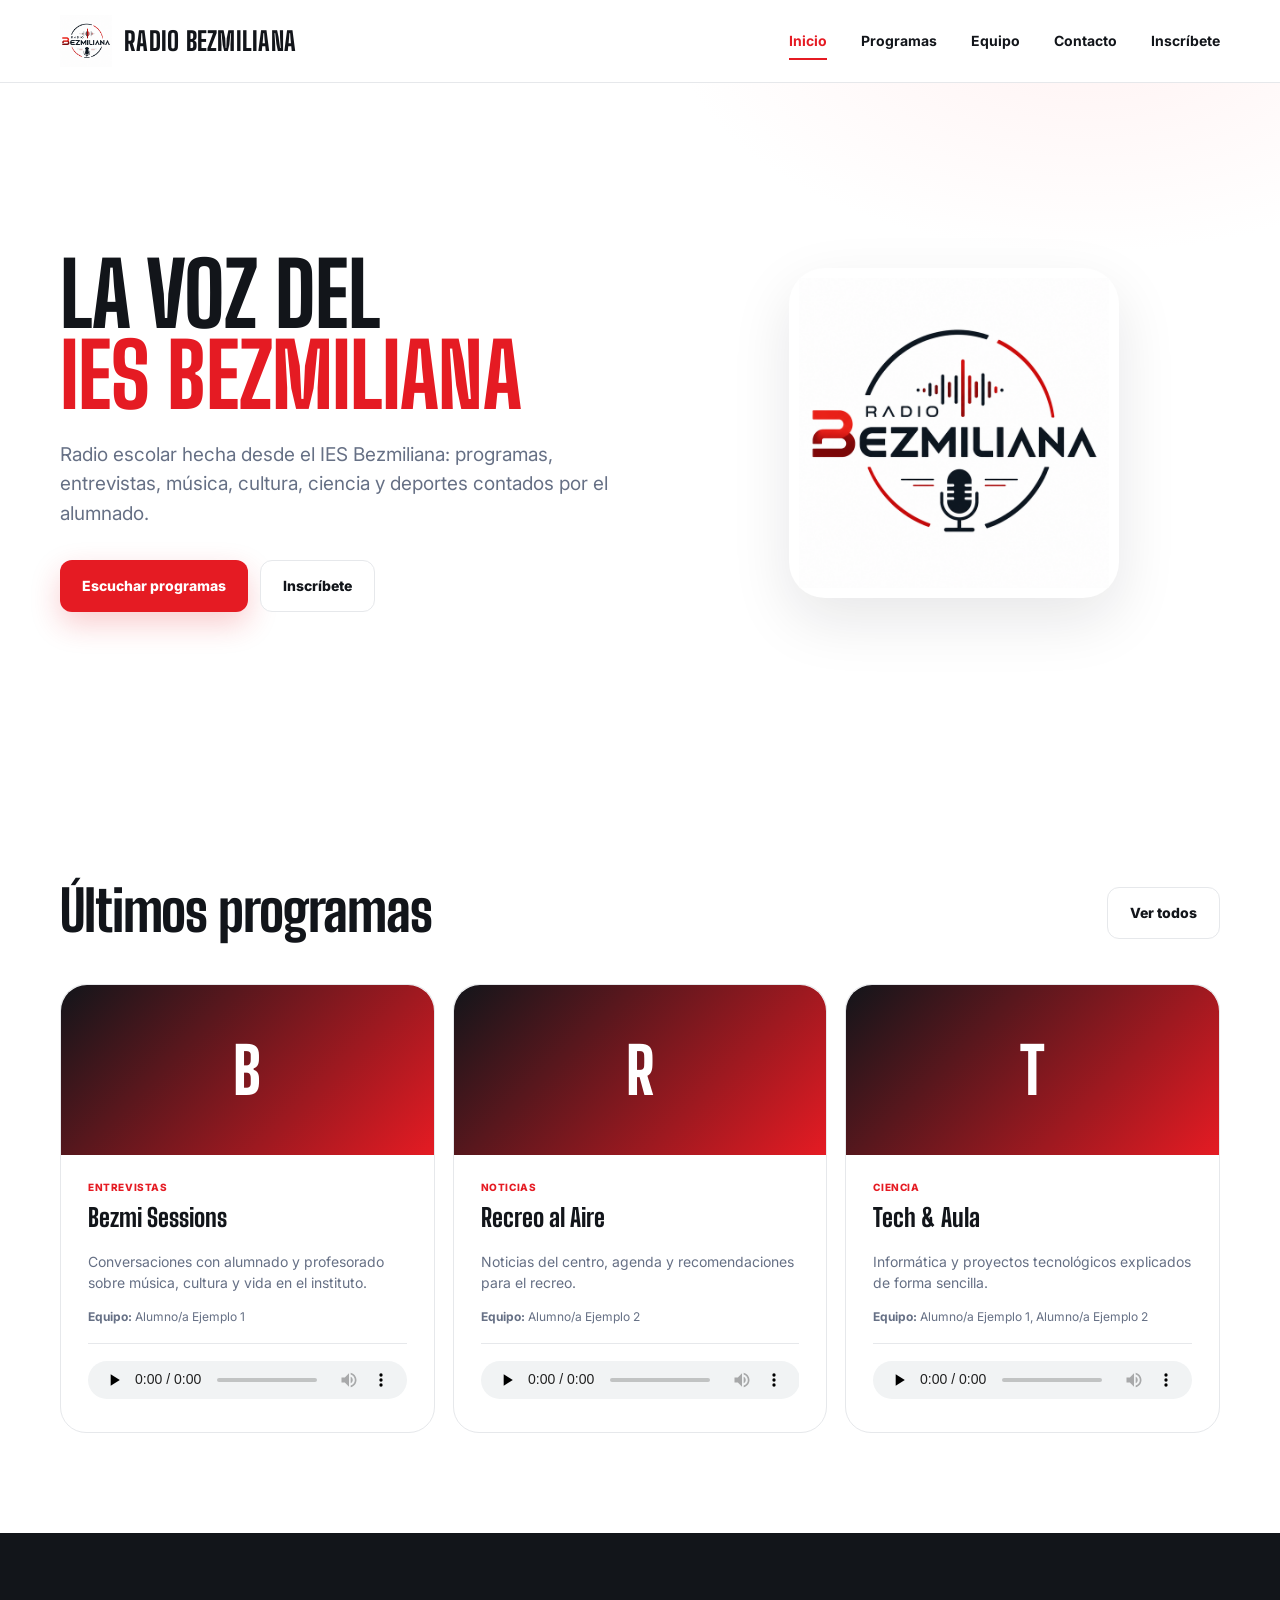
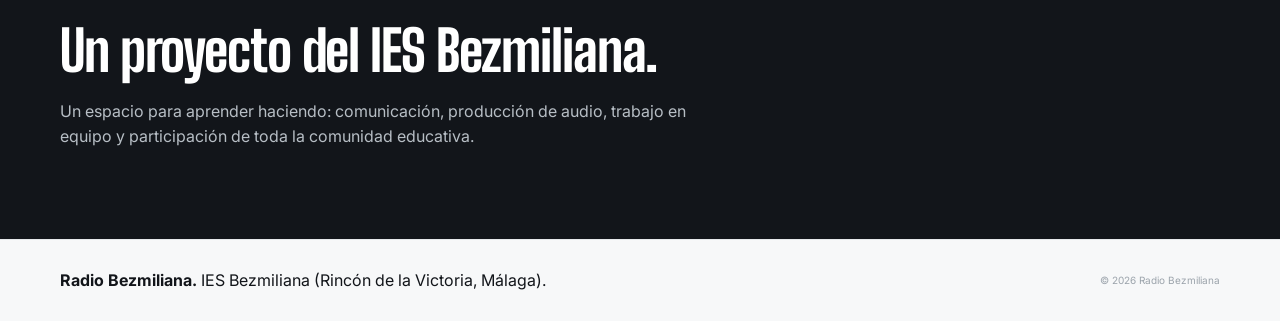
==== commit b187ae28: "Corregir tabulaciones en archivos *.html" ====
--- a/index.html
+++ b/index.html
@@ -1,3 +1,91 @@
-<!doctype html><html lang="es"><head><meta charset="utf-8"><meta name="viewport" content="width=device-width,initial-scale=1"><title>Radio Bezmiliana | Radio escolar del IES Bezmiliana</title><meta name="description" content="Radio escolar del IES Bezmiliana: programas, entrevistas, música y actualidad hechos por el alumnado."><link rel="icon" href="assets/icons/favicon.ico"><link rel="apple-touch-icon" href="assets/icons/apple-touch-icon.png"><link rel="stylesheet" href="https://fonts.googleapis.com/css2?family=Big+Shoulders+Display:wght@700;800;900&family=Inter:wght@400;600;700;800&family=IBM+Plex+Mono:wght@500;600&display=swap"><link rel="stylesheet" href="style.css"></head><body data-page="index"><main><section class="hero"><div class="container hero-grid"><div><h1>La voz de <span>Bezmiliana</span></h1><p class="hero-text">Radio escolar hecha desde el IES Bezmiliana: programas, entrevistas, música, cultura, ciencia y deportes contados por el alumnado.</p><div class="hero-actions"><a class="btn btn-primary" href="programas.html">Escuchar programas</a><a class="btn btn-secondary" href="inscribete.html">Inscríbete</a></div></div><div class="hero-art"><div class="art-card"><img src="assets/logo-radio-bezmiliana.png" alt="Radio Bezmiliana"></div></div></div></section>
-<section class="section"><div class="container"><div class="section-heading"><h2>Últimos programas</h2><a class="btn btn-secondary" href="programas.html">Ver todos</a></div><div class="program-grid" id="ultimos"></div></div></section>
-<section class="about"><div class="container"><h2>Un proyecto del IES Bezmiliana.</h2><p>Un espacio para aprender haciendo: comunicación, producción de audio, trabajo en equipo y participación de toda la comunidad educativa.</p></div></section></main><script src="data/data.js"></script><script src="js/site.js"></script></body></html>+
+<!DOCTYPE html>
+<html lang="es">
+    <head>
+        <meta charset="utf-8">
+        <meta name="viewport" content="width=device-width, initial-scale=1">
+
+        <title>Radio Bezmiliana | Radio escolar del IES Bezmiliana</title>
+
+        <meta
+            name="description"
+            content="Radio escolar del IES Bezmiliana: programas, entrevistas, música y actualidad hechos por el alumnado."
+        >
+
+        <link rel="icon" href="assets/icons/favicon.ico">
+        <link rel="apple-touch-icon" href="assets/icons/apple-touch-icon.png">
+
+        <link
+            rel="stylesheet"
+            href="https://fonts.googleapis.com/css2?family=Big+Shoulders+Display:wght@700;800;900&family=Inter:wght@400;600;700;800&family=IBM+Plex+Mono:wght@500;600&display=swap"
+        >
+
+        <link rel="stylesheet" href="style.css">
+    </head>
+
+    <body data-page="index">
+        <main>
+            <section class="hero">
+                <div class="container hero-grid">
+                    <div>
+                        <h1>La voz del <span>IES Bezmiliana</span></h1>
+
+                        <p class="hero-text">
+                            Radio escolar hecha desde el IES Bezmiliana:
+                            programas, entrevistas, música, cultura, ciencia
+                            y deportes contados por el alumnado.
+                        </p>
+
+                        <div class="hero-actions">
+                            <a class="btn btn-primary" href="programas.html">
+                                Escuchar programas
+                            </a>
+
+                            <a class="btn btn-secondary" href="inscribete.html">
+                                Inscríbete
+                            </a>
+                        </div>
+                    </div>
+
+                    <div class="hero-art">
+                        <div class="art-card">
+                            <img
+                                src="assets/logo-radio-bezmiliana.png"
+                                alt="Radio Bezmiliana"
+                            >
+                        </div>
+                    </div>
+                </div>
+            </section>
+
+            <section class="section">
+                <div class="container">
+                    <div class="section-heading">
+                        <h2>Últimos programas</h2>
+
+                        <a class="btn btn-secondary" href="programas.html">
+                            Ver todos
+                        </a>
+                    </div>
+
+                    <div class="program-grid" id="ultimos"></div>
+                </div>
+            </section>
+
+            <section class="about">
+                <div class="container">
+                    <h2>Un proyecto del IES Bezmiliana.</h2>
+
+                    <p>
+                        Un espacio para aprender haciendo: comunicación,
+                        producción de audio, trabajo en equipo y participación
+                        de toda la comunidad educativa.
+                    </p>
+                </div>
+            </section>
+        </main>
+
+        <script src="data/data.js"></script>
+        <script src="js/site.js"></script>
+    </body>
+</html>
